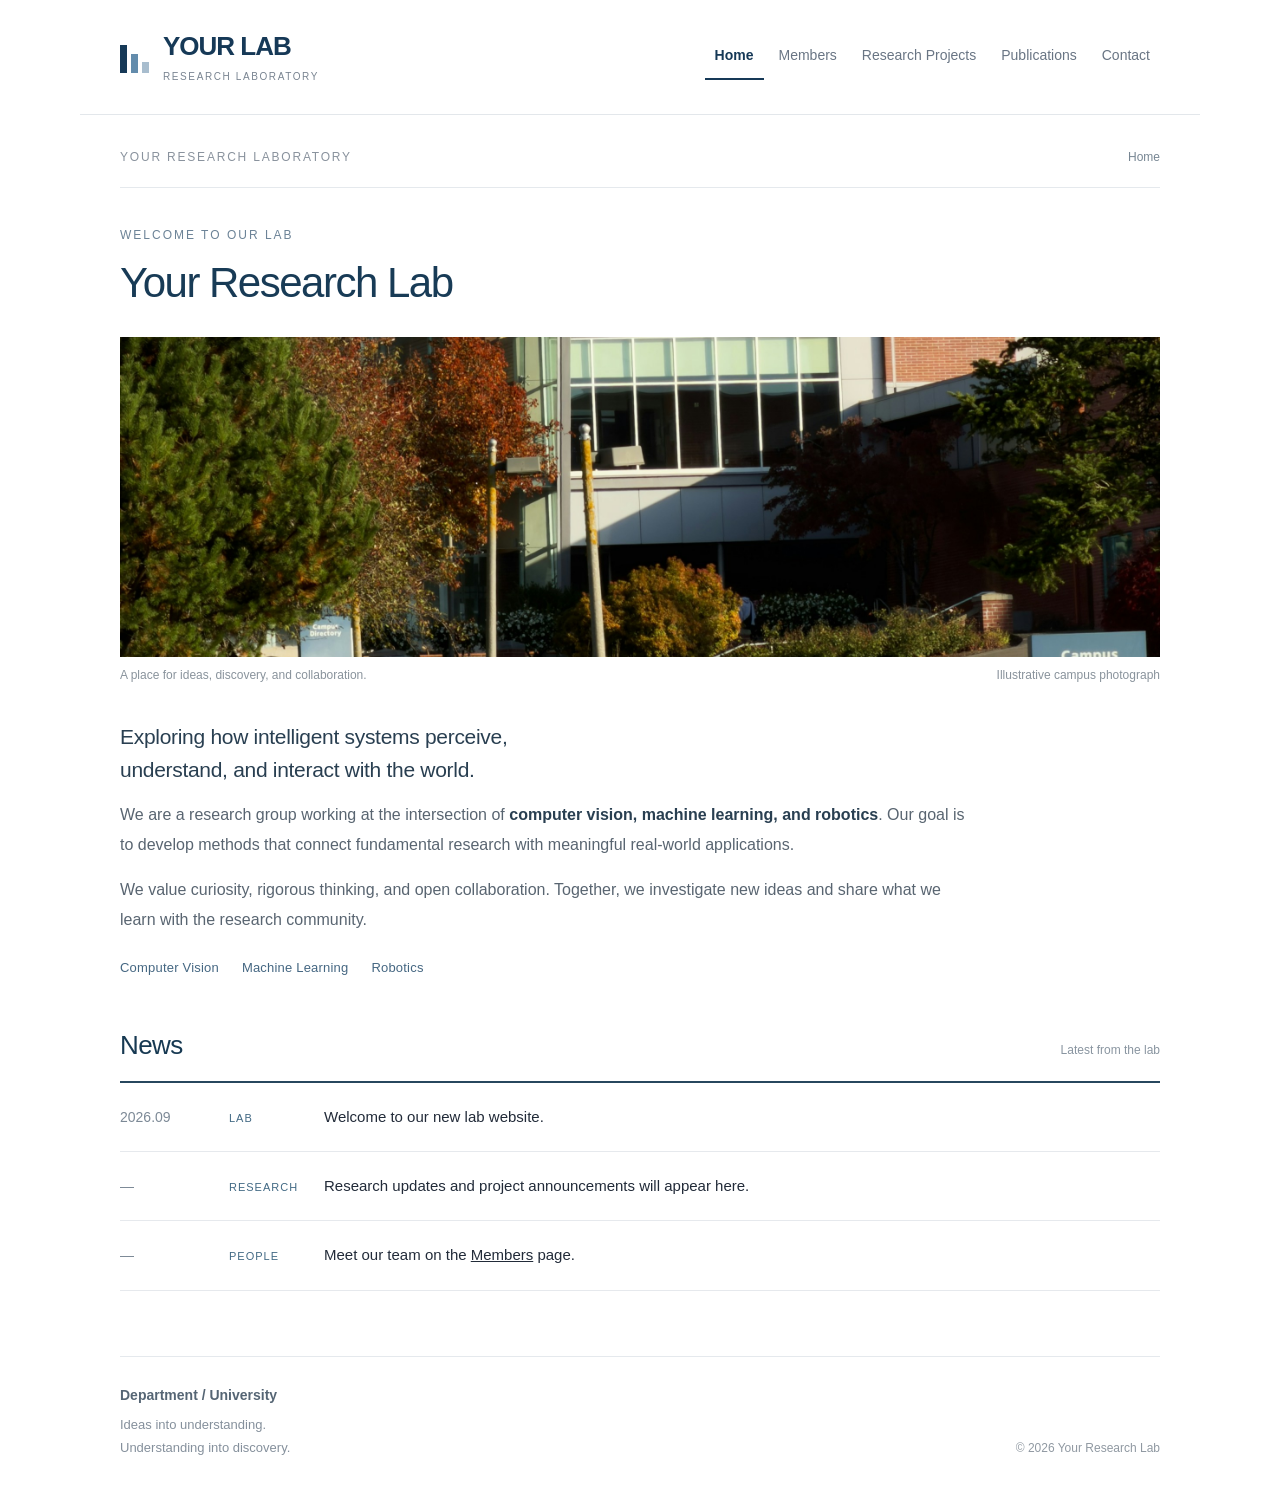
==== index.html @ 28b69c9b "Add research lab website with top navigation and footer Add Home, Members, Research Projects, Public" ====
<!doctype html><html lang="en">
<head>
<meta charset="utf-8">
<meta name="viewport" content="width=device-width,initial-scale=1"><title>Home | Your Research Lab</title>
<meta name="description" content="Your Research Lab — people, research projects, publications, and news.">
<link rel="stylesheet" href="style.css">
<link rel="icon" type="image/svg+xml" href="data:image/svg+xml,%3Csvg xmlns='http://www.w3.org/2000/svg' viewBox='0 0 32 32'%3E%3Crect width='32' height='32' rx='4' fill='%23163957'/%3E%3Cpath d='M8 7v18h16v-4H12V7z' fill='white'/%3E%3C/svg%3E"></head>

<body><a class="skip" href="#main">Skip to content</a>
<header class="site-header"><a class="brand" href="index.html">
<div class="mark" aria-hidden="true"><i></i><i></i><i></i></div>
<span class="brand-text">YOUR LAB<small>RESEARCH LABORATORY</small></span></a>
<button class="menu" aria-expanded="false" aria-controls="navigation">Menu</button>

<nav id="navigation" aria-label="Main navigation"><a href="index.html" class="active" aria-current="page">Home</a><a href="members.html">Members</a><a href="research.html">Research Projects</a><a href="publications.html">Publications</a><a href="contact.html">Contact</a></nav>
</header>

<main class="main" id="main">
<div class="topline"><span>YOUR RESEARCH LABORATORY</span><span>Home</span></div>

<p class="eyebrow">Welcome to our lab</p>

<h1>Your Research Lab</h1>

<figure class="hero"><img src="campus.jpg" alt="Sunlit university architecture surrounded by trees">
<figcaption><span>A place for ideas, discovery, and collaboration.</span><span>Illustrative campus photograph</span></figcaption>
</figure>

<section class="intro">
<p class="lead">Exploring how intelligent systems perceive,<br>understand, and interact with the world.</p>

<p>We are a research group working at the intersection of <strong>computer vision, machine learning, and robotics</strong>. Our goal is to develop methods that connect fundamental research with meaningful real-world applications.</p>

<p>We value curiosity, rigorous thinking, and open collaboration. Together, we investigate new ideas and share what we learn with the research community.</p>
</section>

<div class="topicline"><span>Computer Vision</span><span>Machine Learning</span><span>Robotics</span></div>

<section>
<div class="section-head">
<h2>News</h2>
<span>Latest from the lab</span></div>

<div class="newsrow"><span class="date">2026.09</span><span class="tag">LAB</span>
<p>Welcome to our new lab website.</p>
</div>

<div class="newsrow"><span class="date">—</span><span class="tag">RESEARCH</span>
<p>Research updates and project announcements will appear here.</p>
</div>

<div class="newsrow"><span class="date">—</span><span class="tag">PEOPLE</span>
<p>Meet our team on the <a href="members.html">Members</a> page.</p>
</div>
</section>
</main>

<footer class="footer">
<div class="footer-affiliation"><b>Department / University</b>
<p>Ideas into understanding.<br>Understanding into discovery.</p>
</div>
<span>© 2026 Your Research Lab</span></footer>

<script src="main.js"></script>
</body></html>
---- style.css ----
* {
  box-sizing:border-box;
}
html {
  scroll-behavior:smooth;
}
body {
  min-height:100vh;
  display:flex;
  flex-direction:column;
  margin:0;
  background:#fff;
  color:#222b39;
  font-family:Arial,"Noto Sans KR",sans-serif;
  font-size:16px;
  line-height:1.75;
}
a {
  color:inherit;
}
a:focus-visible,button:focus-visible {
  outline:3px solid #4d86c8;
  outline-offset:5px;
}
.skip {
  position:fixed;
  top:-60px;
  left:20px;
  background:white;
  z-index:9;
}
.skip:focus {
  top:10px;
}
.site-header {
  position:relative;
  display:flex;
  align-items:center;
  justify-content:space-between;
  gap:24px;
  width:100%;
  max-width:1120px;
  margin:0 auto;
  padding:32px 40px;
  border-bottom:1px solid #e3e7eb;
  background:#fff;
}
.brand {
  display:flex;
  align-items:center;
  gap:14px;
  flex-shrink:0;
  text-decoration:none;
  font-size:26px;
  letter-spacing:-1px;
  font-weight:750;
  line-height:1.1;
  color:#163957;
}
.brand small {
  display:block;
  font-size:10px;
  letter-spacing:1.6px;
  font-weight:500;
  color:#798491;
  margin-top:10px;
}
.mark {
  display:flex;
  gap:4px;
  align-items:flex-end;
  height:32px;
}
.mark i {
  background:#163957;
  width:7px;
  height:28px;
}
.mark i:nth-child(2) {
  height:19px;
  background:#638cac;
}
.mark i:nth-child(3) {
  height:11px;
  background:#a8bdce;
}
nav {
  display:flex;
  align-items:center;
  justify-content:flex-end;
  flex-wrap:wrap;
  gap:5px;
  margin:0;
}
nav a {
  text-decoration:none;
  color:#697584;
  padding:12px 10px;
  border-bottom:2px solid transparent;
  font-size:14px;
  line-height:1.5;
  white-space:nowrap;
}
nav a:hover {
  color:#163957;
  background:#eff3f7;
}
nav a.active {
  color:#163957;
  border-color:#163957;
  font-weight:600;
}
.main {
  flex:1;
  width:100%;
  max-width:1120px;
  margin:0 auto;
  padding:32px 40px 0;
}
.topline {
  display:flex;
  justify-content:space-between;
  align-items:center;
  padding-bottom:19px;
  border-bottom:1px solid #e5e9ed;
  font-size:12px;
  letter-spacing:1.8px;
  color:#89929d;
}
.topline span:last-child {
  letter-spacing:0;
  color:#778693;
}
.eyebrow {
  color:#6c8397;
  font-size:12px;
  letter-spacing:2px;
  text-transform:uppercase;
  margin:37px 0 12px;
}
h1 {
  font-weight:500;
  font-size:42px;
  line-height:1.18;
  letter-spacing:-1.5px;
  margin:0 0 30px;
  color:#183b56;
}
h2 {
  font-size:26px;
  font-weight:500;
  letter-spacing:-.6px;
  margin:0 0 20px;
  color:#173952;
}
h3 {
  font-size:19px;
  font-weight:600;
  color:#213e54;
  margin:0 0 8px;
}
p {
  margin:0 0 16px;
}
.hero {
  margin:0 0 35px;
}
.hero img {
  display:block;
  width:100%;
  height:320px;
  object-fit:cover;
  object-position:center 55%;
  background:#e9eef1;
}
.hero figcaption {
  font-size:12px;
  color:#89939c;
  display:flex;
  justify-content:space-between;
  gap:15px;
  padding-top:8px;
}
.intro {
  max-width:860px;
  color:#596571;
  line-height:1.85;
}
.intro strong {
  color:#293f51;
  font-weight:600;
}
.intro .lead {
  font-size:21px;
  line-height:1.55;
  color:#293f51;
  letter-spacing:-.3px;
  margin-bottom:14px;
}
.topicline {
  display:flex;
  gap:23px;
  flex-wrap:wrap;
  color:#456782;
  font-size:13px;
  letter-spacing:.2px;
  margin:22px 0 44px;
}
.section-head {
  display:flex;
  align-items:baseline;
  justify-content:space-between;
  border-bottom:2px solid #27475e;
}
.section-head h2 {
  margin-bottom:12px;
}
.section-head span {
  font-size:12px;
  color:#8995a0;
}
.newsrow {
  display:grid;
  grid-template-columns:90px 76px 1fr;
  gap:19px;
  padding:21px 0;
  border-bottom:1px solid #e6e9ed;
  align-items:baseline;
  font-size:15px;
}
.date {
  color:#7c8996;
  font-size:14px;
  font-variant-numeric:tabular-nums;
}
.tag {
  font-size:11px;
  letter-spacing:1px;
  color:#426984;
}
.newsrow p {
  margin:0;
}
.footer {
  width:calc(100% - 80px);
  max-width:1040px;
  border-top:1px solid #e5e9ed;
  display:flex;
  align-items:flex-end;
  justify-content:space-between;
  gap:24px;
  margin:65px auto 0;
  padding:27px 0 30px;
  font-size:12px;
  color:#9099a2;
}
.footer-affiliation {
  font-size:13px;
  line-height:1.7;
  color:#85909c;
}
.footer-affiliation b {
  display:block;
  font-size:14px;
  color:#556574;
  font-weight:600;
  margin-bottom:7px;
}
.footer-affiliation p {
  margin:0;
}
.description {
  max-width:740px;
  color:#667482;
  margin-bottom:38px;
}
.group {
  margin-top:40px;
}
.person {
  display:flex;
  align-items:center;
  gap:26px;
  padding:26px 0;
  border-bottom:1px solid #e6e9ed;
}
.portrait {
  width:100px;
  height:118px;
  display:grid;
  place-items:center;
  background:#edf1f4;
  font-size:24px;
  color:#8e9eab;
  flex:none;
}
.person p {
  color:#77838d;
  font-size:14px;
  margin:4px 0;
}
.grid {
  display:grid;
  grid-template-columns:1fr 1fr;
  gap:26px;
}
.project {
  border-top:2px solid #35566f;
  padding:23px 0 20px;
}
.number {
  color:#8d9ba6;
  font-size:12px;
  letter-spacing:2px;
  margin-bottom:20px;
}
.project p {
  color:#6c7985;
}
.project small {
  color:#4c728c;
  font-size:13px;
}
.publication {
  padding:27px 0;
  border-bottom:1px solid #e1e6eb;
}
.publication p {
  color:#74808b;
  margin:4px 0;
  font-size:15px;
}
.publication em {
  color:#4e7089;
  font-style:normal;
  font-size:14px;
}
.contact-grid {
  display:grid;
  grid-template-columns:1fr 1fr;
  gap:48px;
  margin-top:45px;
}
.contact-item {
  border-top:1px solid #dce3e8;
  padding:22px 0;
}
.contact-item h3 {
  font-size:13px;
  text-transform:uppercase;
  letter-spacing:1.4px;
  color:#7b8b98;
}
.contact-item p {
  color:#42596c;
}
.note {
  font-size:13px;
  color:#8b97a2;
  margin-top:28px;
}
button.menu {
  display:none;
}
@media(max-width:1000px) {
  .site-header {
    gap:16px;
    padding:28px 30px;
  }
  .brand {
    font-size:23px;
    gap:10px;
  }
  .brand small {
    font-size:9px;
    letter-spacing:1.1px;
  }
  nav {
    gap:0;
  }
  nav a {
    padding:10px 8px;
    font-size:14px;
  }
  .main {
    padding:30px 30px 0;
  }
  .footer {
    width:calc(100% - 60px);
  }
  .hero img {
    height:300px;
  }
  h1 {
    font-size:36px;
  }
}
@media(max-width:760px) {
  .site-header {
    display:block;
    padding:24px;
  }
  .brand {
    font-size:22px;
    width:max-content;
  }
  .brand small {
    font-size:10px;
    margin-top:8px;
  }
  .mark {
    height:27px;
  }
  button.menu {
    display:block;
    position:absolute;
    right:24px;
    top:28px;
    border:1px solid #cbd5dd;
    background:transparent;
    color:#294e69;
    padding:7px 12px;
    font-size:14px;
  }
  nav {
    display:none;
    margin-top:22px;
    align-items:stretch;
    gap:3px;
  }
  nav.open {
    display:flex;
    flex-direction:column;
  }
  nav a {
    padding:10px 12px;
    border-bottom:0;
    border-left:2px solid transparent;
  }
  nav a.active {
    background:#eaf0f5;
  }
  .main {
    margin:0;
    padding:26px 24px 0;
  }
  .topline {
    font-size:10px;
  }
  .topline span:last-child {
    display:none;
  }
  .eyebrow {
    margin-top:26px;
  }
  h1 {
    font-size:32px;
    margin-bottom:24px;
  }
  .hero img {
    height:220px;
  }
  .hero figcaption {
    font-size:10px;
  }
  .intro .lead {
    font-size:19px;
  }
  .topicline {
    gap:10px 18px;
    margin-bottom:34px;
  }
  .newsrow {
    grid-template-columns:76px 1fr;
    gap:7px 15px;
  }
  .newsrow .tag {
    grid-column:2;
  }
  .newsrow p {
    grid-column:2;
  }
  .grid,.contact-grid {
    grid-template-columns:1fr;
    gap:20px;
  }
  .footer {
    width:calc(100% - 48px);
    flex-direction:column;
    align-items:flex-start;
    gap:22px;
    margin-top:45px;
    padding-bottom:24px;
  }
  .portrait {
    width:80px;
    height:100px;
  }
}
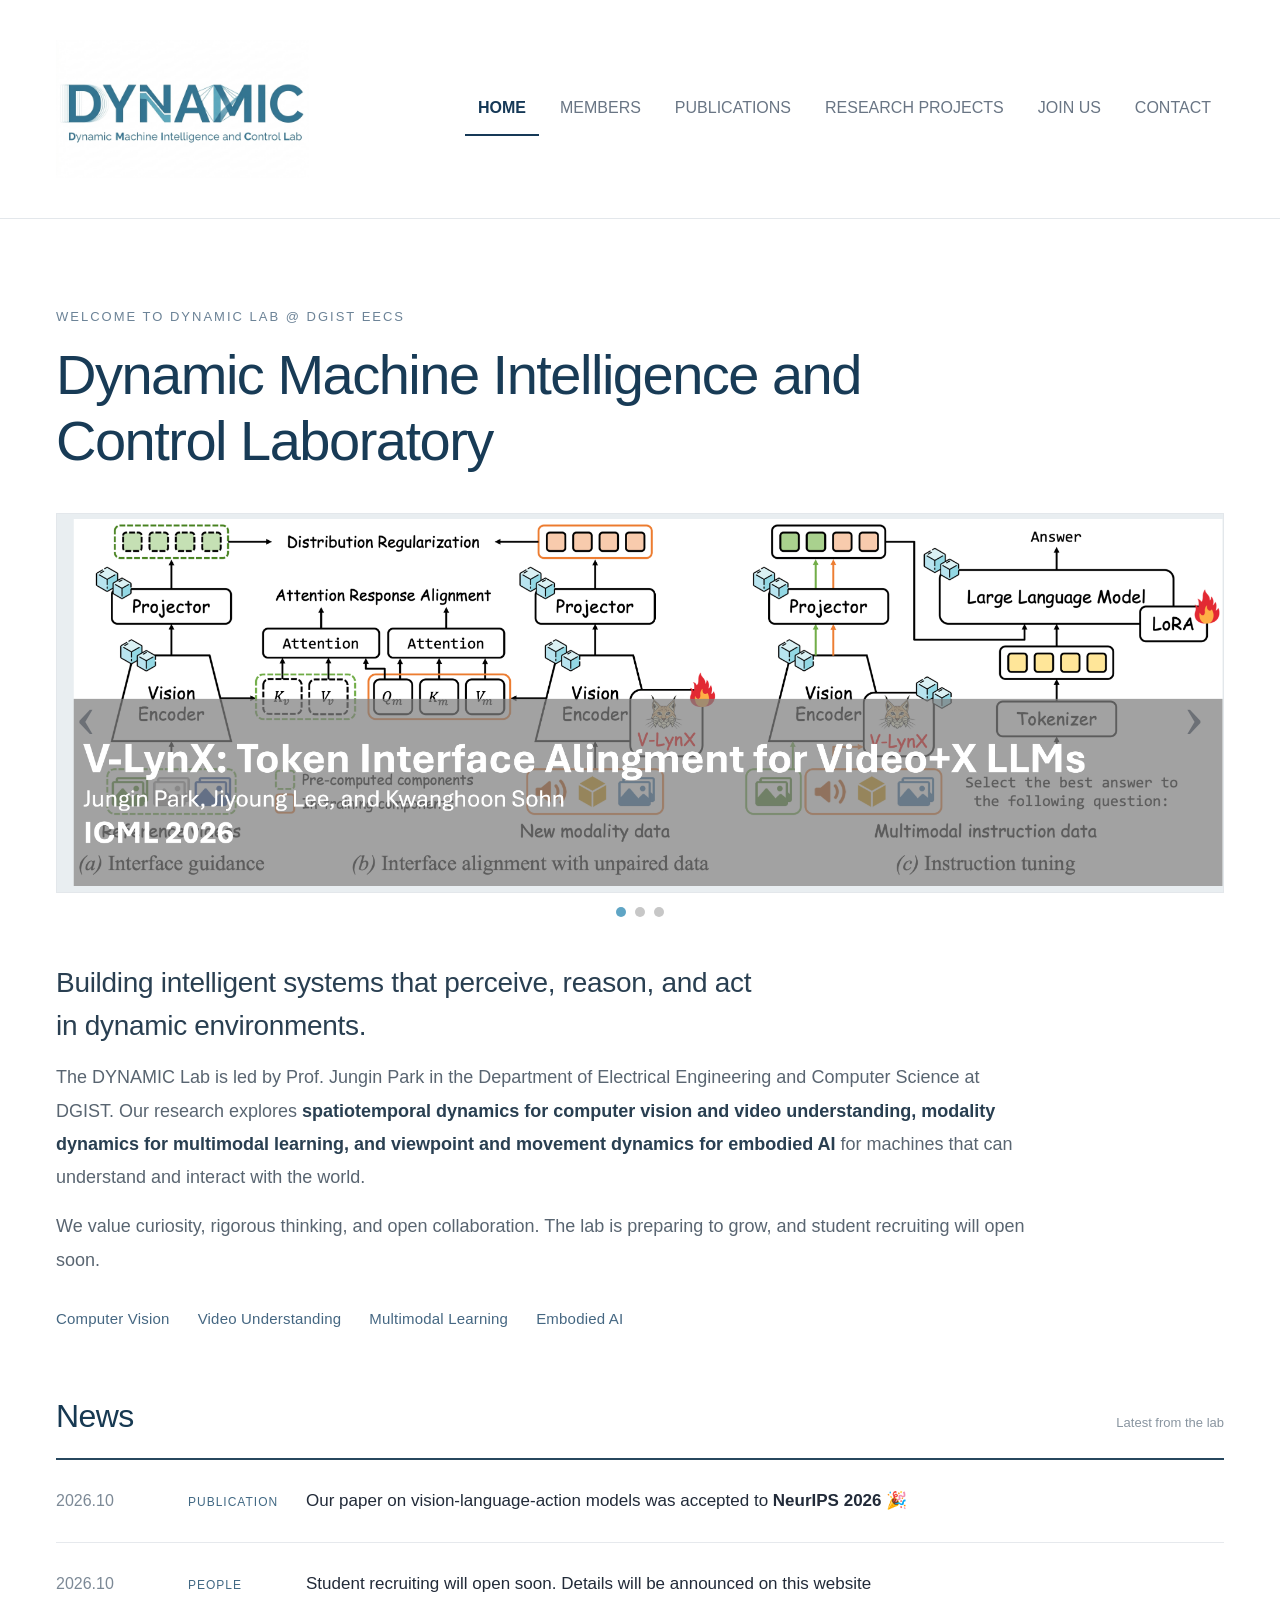
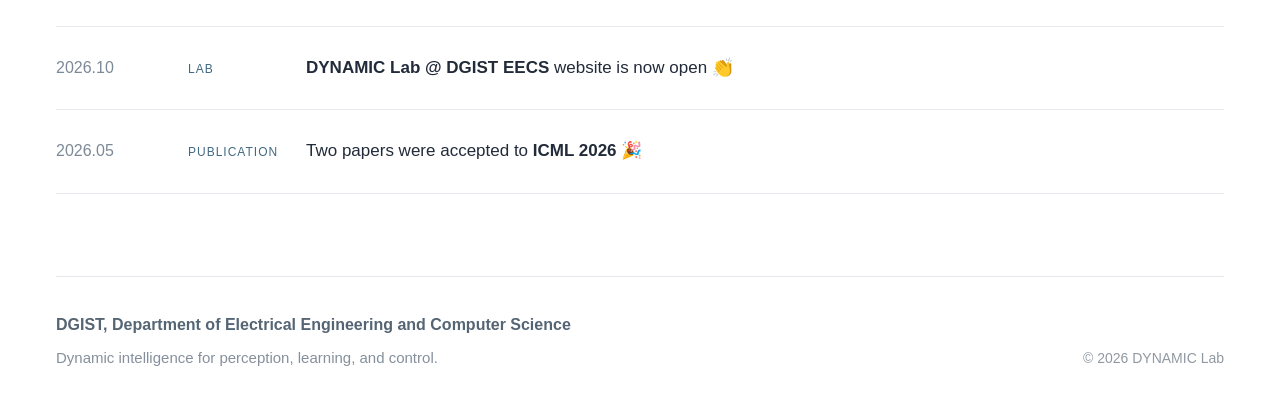
==== commit e603a692: "Save latest lab homepage status" ====
--- a/index.html
+++ b/index.html
@@ -1,65 +1,82 @@
 <!doctype html><html lang="en">
 <head>
 <meta charset="utf-8">
-<meta name="viewport" content="width=device-width,initial-scale=1"><title>Home | Your Research Lab</title>
-<meta name="description" content="Your Research Lab — people, research projects, publications, and news.">
+<meta name="viewport" content="width=device-width,initial-scale=1"><title>Home | DYNAMIC Lab</title>
+<meta name="description" content="DYNAMIC Lab at DGIST — dynamic machine intelligence, control, computer vision, and multimodal learning.">
 <link rel="stylesheet" href="style.css">
 <link rel="icon" type="image/svg+xml" href="data:image/svg+xml,%3Csvg xmlns='http://www.w3.org/2000/svg' viewBox='0 0 32 32'%3E%3Crect width='32' height='32' rx='4' fill='%23163957'/%3E%3Cpath d='M8 7v18h16v-4H12V7z' fill='white'/%3E%3C/svg%3E"></head>
 
 <body><a class="skip" href="#main">Skip to content</a>
-<header class="site-header"><a class="brand" href="index.html">
-<div class="mark" aria-hidden="true"><i></i><i></i><i></i></div>
-<span class="brand-text">YOUR LAB<small>RESEARCH LABORATORY</small></span></a>
-<button class="menu" aria-expanded="false" aria-controls="navigation">Menu</button>
+<header class="site-header"><a class="brand" href="index.html" aria-label="DYNAmic Machine Intelligence and Contol Laboratory home">
+<img class="brand-logo" src="logo.png" alt="DYNAmic Machine Intelligence and Contol Laboratory logo"></a>
+<button class="menu" aria-expanded="false" aria-controls="navigation">MENU</button>
 
-<nav id="navigation" aria-label="Main navigation"><a href="index.html" class="active" aria-current="page">Home</a><a href="members.html">Members</a><a href="research.html">Research Projects</a><a href="publications.html">Publications</a><a href="contact.html">Contact</a></nav>
+<nav id="navigation" aria-label="Main navigation"><a href="index.html" class="active" aria-current="page">HOME</a><a href="members.html">MEMBERS</a><a href="publications.html">PUBLICATIONS</a><a href="research.html">RESEARCH PROJECTS</a><a href="join.html">JOIN US</a><a href="contact.html">CONTACT</a></nav>
 </header>
 
 <main class="main" id="main">
-<div class="topline"><span>YOUR RESEARCH LABORATORY</span><span>Home</span></div>
+<!-- <div class="topline"><span>DGIST EECS</span><span>Home</span></div> -->
 
-<p class="eyebrow">Welcome to our lab</p>
+<p class="eyebrow">Welcome to DYNAMIC lab @ DGIST EECS</p>
 
-<h1>Your Research Lab</h1>
+<h1>Dynamic Machine Intelligence and <br> Control Laboratory</h1>
 
-<figure class="hero"><img src="campus.jpg" alt="Sunlit university architecture surrounded by trees">
-<figcaption><span>A place for ideas, discovery, and collaboration.</span><span>Illustrative campus photograph</span></figcaption>
+<figure class="hero">
+<div class="hero-carousel" aria-label="DYNAMIC Lab overview slides">
+<div class="hero-track">
+<img class="active" src="main_assets/01.png" alt="DYNAMIC Lab overview slide 1">
+<img src="main_assets/02.png" alt="DYNAMIC Lab overview slide 2">
+<img src="main_assets/03.png" alt="DYNAMIC Lab overview slide 3">
+</div>
+<button class="carousel-control prev" type="button" aria-label="Previous slide">‹</button>
+<button class="carousel-control next" type="button" aria-label="Next slide">›</button>
+<div class="carousel-dots" aria-label="Select slide">
+<button class="active" type="button" aria-label="Show slide 1" aria-current="true"></button>
+<button type="button" aria-label="Show slide 2"></button>
+<button type="button" aria-label="Show slide 3"></button>
+</div>
+</div>
+<!-- <figcaption><span>Dynamic intelligence, perception, and control for real-world systems.</span></figcaption> -->
 </figure>
 
 <section class="intro">
-<p class="lead">Exploring how intelligent systems perceive,<br>understand, and interact with the world.</p>
+<p class="lead">Building intelligent systems that perceive, reason, and act <br> in dynamic environments.</p>
 
-<p>We are a research group working at the intersection of <strong>computer vision, machine learning, and robotics</strong>. Our goal is to develop methods that connect fundamental research with meaningful real-world applications.</p>
+<p>The DYNAMIC Lab is led by Prof. Jungin Park in the Department of Electrical Engineering and Computer Science at DGIST. Our research explores <strong>spatiotemporal dynamics for computer vision and video understanding, modality dynamics for multimodal learning, and viewpoint and movement dynamics for embodied AI</strong> for machines that can understand and interact with the world.</p>
 
-<p>We value curiosity, rigorous thinking, and open collaboration. Together, we investigate new ideas and share what we learn with the research community.</p>
+<p>We value curiosity, rigorous thinking, and open collaboration. The lab is preparing to grow, and student recruiting will open soon.</p>
 </section>
 
-<div class="topicline"><span>Computer Vision</span><span>Machine Learning</span><span>Robotics</span></div>
+<div class="topicline"><span>Computer Vision</span><span>Video Understanding</span><span>Multimodal Learning</span><span>Embodied AI</span></div>
 
 <section>
 <div class="section-head">
 <h2>News</h2>
 <span>Latest from the lab</span></div>
 
-<div class="newsrow"><span class="date">2026.09</span><span class="tag">LAB</span>
-<p>Welcome to our new lab website.</p>
+<div class="newsrow"><span class="date">2026.10</span><span class="tag">PUBLICATION</span>
+<p>Our paper on vision-language-action models was accepted to <strong>NeurIPS 2026</strong> 🎉</p>
 </div>
 
-<div class="newsrow"><span class="date">—</span><span class="tag">RESEARCH</span>
-<p>Research updates and project announcements will appear here.</p>
+<div class="newsrow"><span class="date">2026.10</span><span class="tag">PEOPLE</span>
+<p>Student recruiting will open soon. Details will be announced on this website</p>
 </div>
 
-<div class="newsrow"><span class="date">—</span><span class="tag">PEOPLE</span>
-<p>Meet our team on the <a href="members.html">Members</a> page.</p>
+<div class="newsrow"><span class="date">2026.10</span><span class="tag">LAB</span>
+<p><strong>DYNAMIC Lab @ DGIST EECS</strong> website is now open 👏</p>
+</div>
+
+<div class="newsrow"><span class="date">2026.05</span><span class="tag">PUBLICATION</span>
+<p>Two papers were accepted to <strong>ICML 2026</strong> 🎉</p>
 </div>
 </section>
 </main>
 
 <footer class="footer">
-<div class="footer-affiliation"><b>Department / University</b>
-<p>Ideas into understanding.<br>Understanding into discovery.</p>
+<div class="footer-affiliation"><b>DGIST, Department of Electrical Engineering and Computer Science</b>
+<p>Dynamic intelligence for perception, learning, and control.</p>
 </div>
-<span>© 2026 Your Research Lab</span></footer>
+<span>© 2026 DYNAMIC Lab</span></footer>
 
-<script src="main.js"></script>
+<script src="main.js?v=20261005-carousel"></script>
 </body></html>
--- a/style.css
+++ b/style.css
@@ -12,8 +12,8 @@
   background:#fff;
   color:#222b39;
   font-family:Arial,"Noto Sans KR",sans-serif;
-  font-size:16px;
-  line-height:1.75;
+  font-size:18px;
+  line-height:1.8;
 }
 a {
   color:inherit;
@@ -37,25 +37,27 @@
   display:flex;
   align-items:center;
   justify-content:space-between;
-  gap:24px;
+  gap:32px;
   width:100%;
-  max-width:1120px;
+  max-width:1320px;
   margin:0 auto;
-  padding:32px 40px;
+  padding:40px 56px;
   border-bottom:1px solid #e3e7eb;
   background:#fff;
 }
 .brand {
   display:flex;
   align-items:center;
-  gap:14px;
   flex-shrink:0;
   text-decoration:none;
-  font-size:26px;
-  letter-spacing:-1px;
-  font-weight:750;
-  line-height:1.1;
   color:#163957;
+}
+.brand-logo {
+  display:block;
+  width:auto;
+  height:138px;
+  max-width:760px;
+  object-fit:contain;
 }
 .brand small {
   display:block;
@@ -89,17 +91,18 @@
   align-items:center;
   justify-content:flex-end;
   flex-wrap:wrap;
-  gap:5px;
+  gap:8px;
   margin:0;
 }
 nav a {
   text-decoration:none;
   color:#697584;
-  padding:12px 10px;
+  padding:14px 13px;
   border-bottom:2px solid transparent;
-  font-size:14px;
+  font-size:16px;
   line-height:1.5;
   white-space:nowrap;
+  text-transform:uppercase;
 }
 nav a:hover {
   color:#163957;
@@ -113,9 +116,9 @@
 .main {
   flex:1;
   width:100%;
-  max-width:1120px;
+  max-width:1320px;
   margin:0 auto;
-  padding:32px 40px 0;
+  padding:42px 56px 0;
 }
 .topline {
   display:flex;
@@ -123,7 +126,7 @@
   align-items:center;
   padding-bottom:19px;
   border-bottom:1px solid #e5e9ed;
-  font-size:12px;
+  font-size:13px;
   letter-spacing:1.8px;
   color:#89929d;
 }
@@ -133,28 +136,28 @@
 }
 .eyebrow {
   color:#6c8397;
-  font-size:12px;
+  font-size:13px;
   letter-spacing:2px;
   text-transform:uppercase;
-  margin:37px 0 12px;
+  margin:44px 0 14px;
 }
 h1 {
   font-weight:500;
-  font-size:42px;
+  font-size:56px;
   line-height:1.18;
   letter-spacing:-1.5px;
-  margin:0 0 30px;
+  margin:0 0 38px;
   color:#183b56;
 }
 h2 {
-  font-size:26px;
+  font-size:32px;
   font-weight:500;
   letter-spacing:-.6px;
   margin:0 0 20px;
   color:#173952;
 }
 h3 {
-  font-size:19px;
+  font-size:22px;
   font-weight:600;
   color:#213e54;
   margin:0 0 8px;
@@ -163,18 +166,76 @@
   margin:0 0 16px;
 }
 .hero {
-  margin:0 0 35px;
-}
-.hero img {
+  margin:0 0 44px;
+}
+.hero-carousel {
+  position:relative;
+}
+.hero-track {
+  position:relative;
+  overflow:hidden;
+  aspect-ratio:3987 / 1297;
+  border:1px solid #e3e7eb;
+  background:#e9eef1;
+}
+.hero-track img {
   display:block;
   width:100%;
-  height:320px;
-  object-fit:cover;
-  object-position:center 55%;
-  background:#e9eef1;
+  height:100%;
+  object-fit:contain;
+}
+.hero-track img:not(.active) {
+  display:none;
+}
+.carousel-control {
+  position:absolute;
+  z-index:2;
+  top:50%;
+  transform:translateY(-50%);
+  width:44px;
+  height:80px;
+  border:0;
+  background:transparent;
+  color:rgba(34,43,57,.42);
+  padding:0;
+  font-size:64px;
+  font-family:Georgia,"Times New Roman",serif;
+  font-weight:400;
+  line-height:1;
+  cursor:pointer;
+  opacity:1;
+}
+.carousel-control:hover {
+  color:rgba(34,43,57,.72);
+}
+.carousel-control.prev {
+  left:8px;
+}
+.carousel-control.next {
+  right:8px;
+}
+.carousel-dots {
+  display:flex;
+  position:relative;
+  z-index:2;
+  justify-content:center;
+  gap:9px;
+  margin-top:14px;
+}
+.carousel-dots button {
+  width:10px;
+  height:10px;
+  padding:0;
+  border:0;
+  border-radius:50%;
+  background:#c7c7c7;
+  cursor:pointer;
+}
+.carousel-dots button.active {
+  background:#5fa5c5;
 }
 .hero figcaption {
-  font-size:12px;
+  font-size:13px;
   color:#89939c;
   display:flex;
   justify-content:space-between;
@@ -182,7 +243,7 @@
   padding-top:8px;
 }
 .intro {
-  max-width:860px;
+  max-width:980px;
   color:#596571;
   line-height:1.85;
 }
@@ -191,7 +252,7 @@
   font-weight:600;
 }
 .intro .lead {
-  font-size:21px;
+  font-size:28px;
   line-height:1.55;
   color:#293f51;
   letter-spacing:-.3px;
@@ -199,12 +260,12 @@
 }
 .topicline {
   display:flex;
-  gap:23px;
+  gap:28px;
   flex-wrap:wrap;
   color:#456782;
-  font-size:13px;
+  font-size:15px;
   letter-spacing:.2px;
-  margin:22px 0 44px;
+  margin:28px 0 56px;
 }
 .section-head {
   display:flex;
@@ -216,25 +277,25 @@
   margin-bottom:12px;
 }
 .section-head span {
-  font-size:12px;
+  font-size:13px;
   color:#8995a0;
 }
 .newsrow {
   display:grid;
-  grid-template-columns:90px 76px 1fr;
-  gap:19px;
-  padding:21px 0;
+  grid-template-columns:108px 94px 1fr;
+  gap:24px;
+  padding:26px 0;
   border-bottom:1px solid #e6e9ed;
   align-items:baseline;
-  font-size:15px;
+  font-size:17px;
 }
 .date {
   color:#7c8996;
-  font-size:14px;
+  font-size:16px;
   font-variant-numeric:tabular-nums;
 }
 .tag {
-  font-size:11px;
+  font-size:12px;
   letter-spacing:1px;
   color:#426984;
 }
@@ -242,26 +303,26 @@
   margin:0;
 }
 .footer {
-  width:calc(100% - 80px);
-  max-width:1040px;
+  width:calc(100% - 112px);
+  max-width:1208px;
   border-top:1px solid #e5e9ed;
   display:flex;
   align-items:flex-end;
   justify-content:space-between;
   gap:24px;
-  margin:65px auto 0;
-  padding:27px 0 30px;
-  font-size:12px;
+  margin:82px auto 0;
+  padding:34px 0 38px;
+  font-size:14px;
   color:#9099a2;
 }
 .footer-affiliation {
-  font-size:13px;
+  font-size:15px;
   line-height:1.7;
   color:#85909c;
 }
 .footer-affiliation b {
   display:block;
-  font-size:14px;
+  font-size:16px;
   color:#556574;
   font-weight:600;
   margin-bottom:7px;
@@ -270,47 +331,54 @@
   margin:0;
 }
 .description {
-  max-width:740px;
+  max-width:880px;
   color:#667482;
-  margin-bottom:38px;
+  margin-bottom:48px;
 }
 .group {
-  margin-top:40px;
+  margin-top:52px;
 }
 .person {
   display:flex;
   align-items:center;
-  gap:26px;
-  padding:26px 0;
+  gap:40px;
+  padding:34px 0;
   border-bottom:1px solid #e6e9ed;
 }
 .portrait {
-  width:100px;
-  height:118px;
+  width:220px;
+  height:282px;
   display:grid;
   place-items:center;
   background:#edf1f4;
   font-size:24px;
   color:#8e9eab;
   flex:none;
+  overflow:hidden;
+}
+.portrait img {
+  display:block;
+  width:100%;
+  height:100%;
+  object-fit:cover;
 }
 .person p {
   color:#77838d;
-  font-size:14px;
+  font-size:16px;
   margin:4px 0;
 }
 .grid {
   display:grid;
   grid-template-columns:1fr 1fr;
-  gap:26px;
+  gap:40px;
 }
 .project {
   border-top:2px solid #35566f;
-  padding:23px 0 20px;
+  padding:30px 0 26px;
 }
 .number {
   color:#8d9ba6;
-  font-size:12px;
+  font-size:13px;
   letter-spacing:2px;
   margin-bottom:20px;
 }
@@ -319,34 +387,41 @@
 }
 .project small {
   color:#4c728c;
-  font-size:13px;
+  font-size:15px;
 }
 .publication {
-  padding:27px 0;
+  padding:32px 0;
   border-bottom:1px solid #e1e6eb;
+}
+.pub-index {
+  color:#4e7089;
+  font-weight:700;
+  font-variant-numeric:tabular-nums;
+  margin-right:10px;
+  white-space:nowrap;
 }
 .publication p {
   color:#74808b;
   margin:4px 0;
-  font-size:15px;
+  font-size:17px;
 }
 .publication em {
   color:#4e7089;
   font-style:normal;
-  font-size:14px;
+  font-size:15px;
 }
 .contact-grid {
   display:grid;
   grid-template-columns:1fr 1fr;
-  gap:48px;
-  margin-top:45px;
+  gap:64px;
+  margin-top:56px;
 }
 .contact-item {
   border-top:1px solid #dce3e8;
-  padding:22px 0;
+  padding:28px 0;
 }
 .contact-item h3 {
-  font-size:13px;
+  font-size:14px;
   text-transform:uppercase;
   letter-spacing:1.4px;
   color:#7b8b98;
@@ -354,8 +429,27 @@
 .contact-item p {
   color:#42596c;
 }
+.map-section {
+  margin-top:32px;
+  border-top:1px solid #dce3e8;
+  padding-top:28px;
+}
+.map-section .section-head {
+  margin-bottom:22px;
+}
+.map-section p {
+  color:#42596c;
+  margin-bottom:20px;
+}
+.map-section iframe {
+  display:block;
+  width:100%;
+  height:420px;
+  border:0;
+  background:#e9eef1;
+}
 .note {
-  font-size:13px;
+  font-size:15px;
   color:#8b97a2;
   margin-top:28px;
 }
@@ -364,49 +458,61 @@
 }
 @media(max-width:1000px) {
   .site-header {
-    gap:16px;
-    padding:28px 30px;
+    gap:18px;
+    padding:32px 30px;
   }
   .brand {
-    font-size:23px;
-    gap:10px;
-  }
-  .brand small {
-    font-size:9px;
-    letter-spacing:1.1px;
+    max-width:430px;
+  }
+  .brand-logo {
+    height:92px;
+    max-width:430px;
   }
   nav {
     gap:0;
   }
   nav a {
-    padding:10px 8px;
-    font-size:14px;
+    padding:11px 8px;
+    font-size:15px;
   }
   .main {
-    padding:30px 30px 0;
+    padding:34px 30px 0;
   }
   .footer {
     width:calc(100% - 60px);
   }
-  .hero img {
-    height:300px;
+  .carousel-control {
+    width:38px;
+    height:68px;
+    font-size:54px;
   }
   h1 {
-    font-size:36px;
+    font-size:44px;
+  }
+  .intro .lead {
+    font-size:24px;
+  }
+  .portrait {
+    width:180px;
+    height:232px;
   }
 }
 @media(max-width:760px) {
+  body {
+    font-size:16px;
+    line-height:1.75;
+  }
   .site-header {
     display:block;
-    padding:24px;
+    padding:26px 24px;
   }
   .brand {
-    font-size:22px;
     width:max-content;
-  }
-  .brand small {
-    font-size:10px;
-    margin-top:8px;
+    max-width:calc(100% - 96px);
+  }
+  .brand-logo {
+    height:76px;
+    max-width:100%;
   }
   .mark {
     height:27px;
@@ -415,11 +521,11 @@
     display:block;
     position:absolute;
     right:24px;
-    top:28px;
+    top:34px;
     border:1px solid #cbd5dd;
     background:transparent;
     color:#294e69;
-    padding:7px 12px;
+    padding:8px 13px;
     font-size:14px;
   }
   nav {
@@ -433,7 +539,7 @@
     flex-direction:column;
   }
   nav a {
-    padding:10px 12px;
+    padding:12px 12px;
     border-bottom:0;
     border-left:2px solid transparent;
   }
@@ -442,7 +548,7 @@
   }
   .main {
     margin:0;
-    padding:26px 24px 0;
+    padding:30px 24px 0;
   }
   .topline {
     font-size:10px;
@@ -454,17 +560,29 @@
     margin-top:26px;
   }
   h1 {
-    font-size:32px;
-    margin-bottom:24px;
-  }
-  .hero img {
-    height:220px;
+    font-size:36px;
+    margin-bottom:28px;
+  }
+  .carousel-control {
+    width:30px;
+    height:52px;
+    font-size:42px;
+  }
+  .carousel-control.prev {
+    left:8px;
+  }
+  .carousel-control.next {
+    right:8px;
+  }
+  .carousel-dots {
+    gap:8px;
+    margin-top:12px;
   }
   .hero figcaption {
     font-size:10px;
   }
   .intro .lead {
-    font-size:19px;
+    font-size:21px;
   }
   .topicline {
     gap:10px 18px;
@@ -493,7 +611,7 @@
     padding-bottom:24px;
   }
   .portrait {
-    width:80px;
-    height:100px;
-  }
-}
+    width:150px;
+    height:192px;
+  }
+}
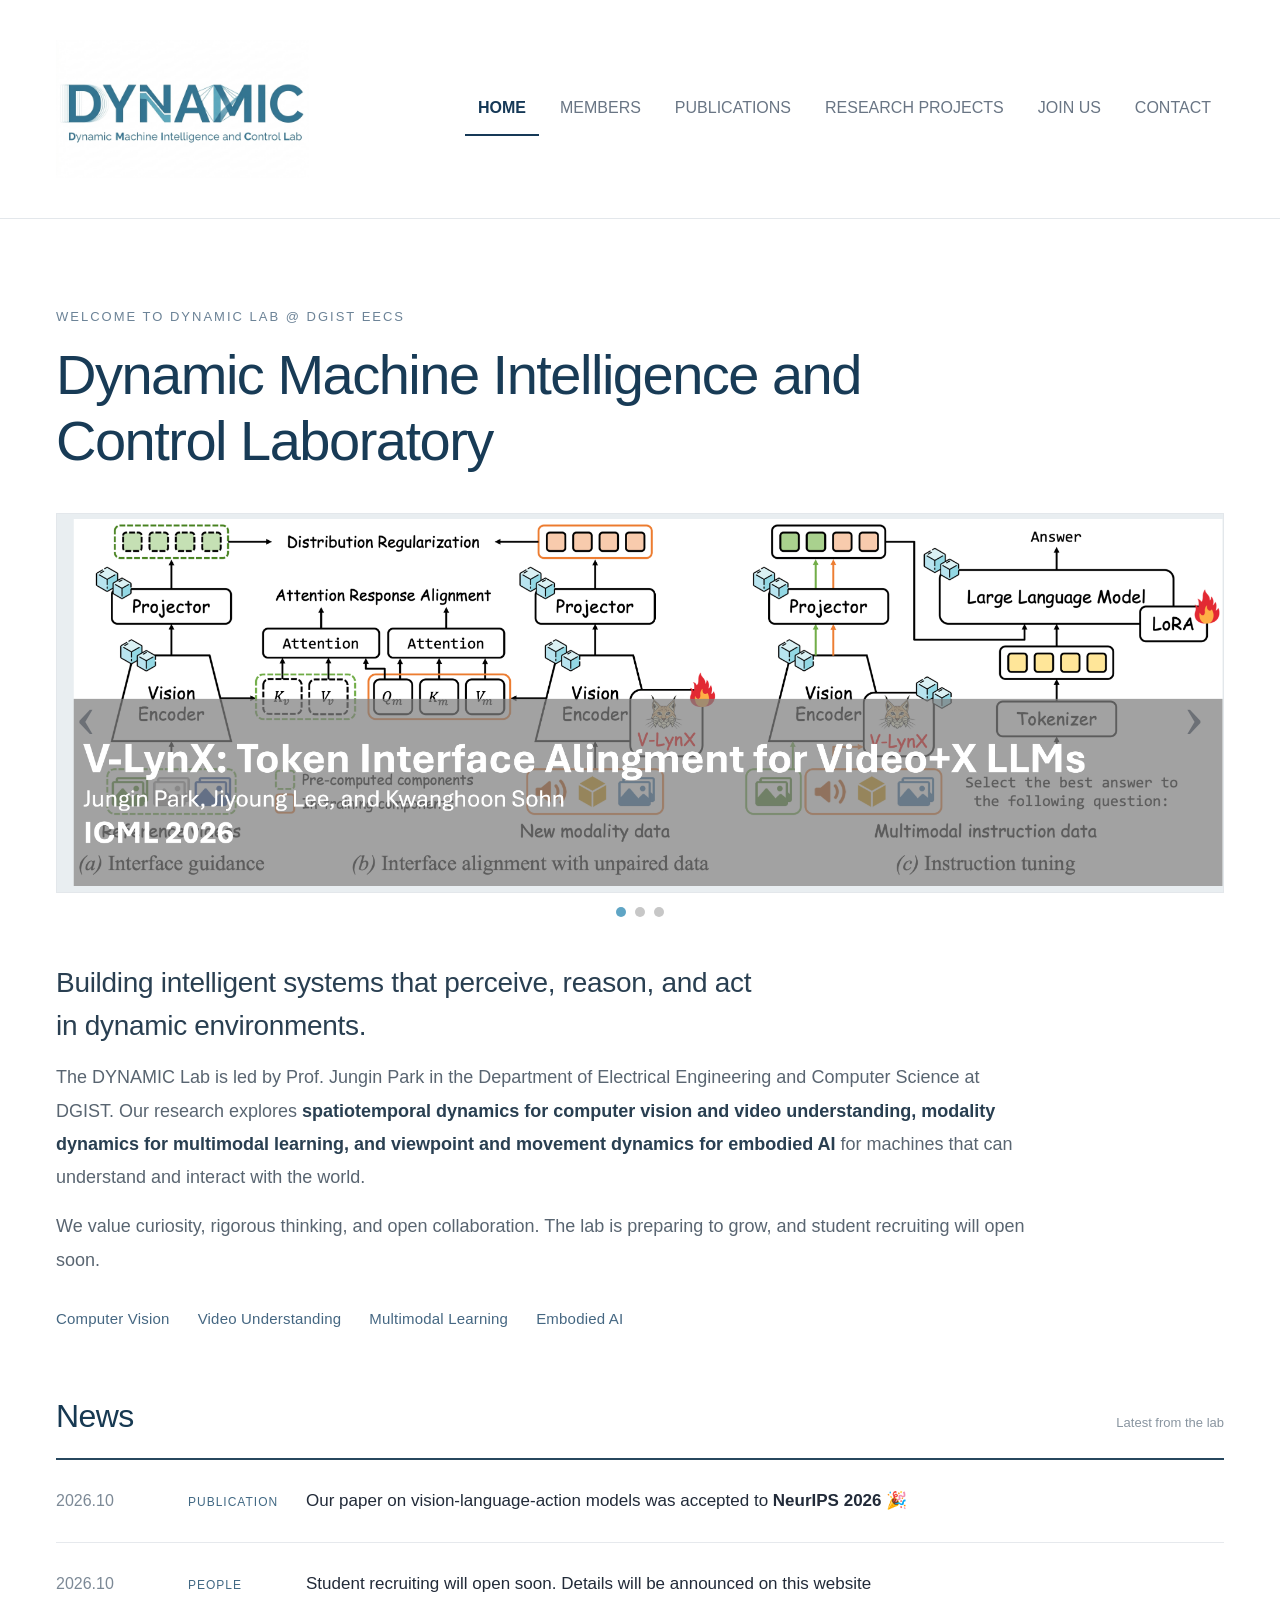
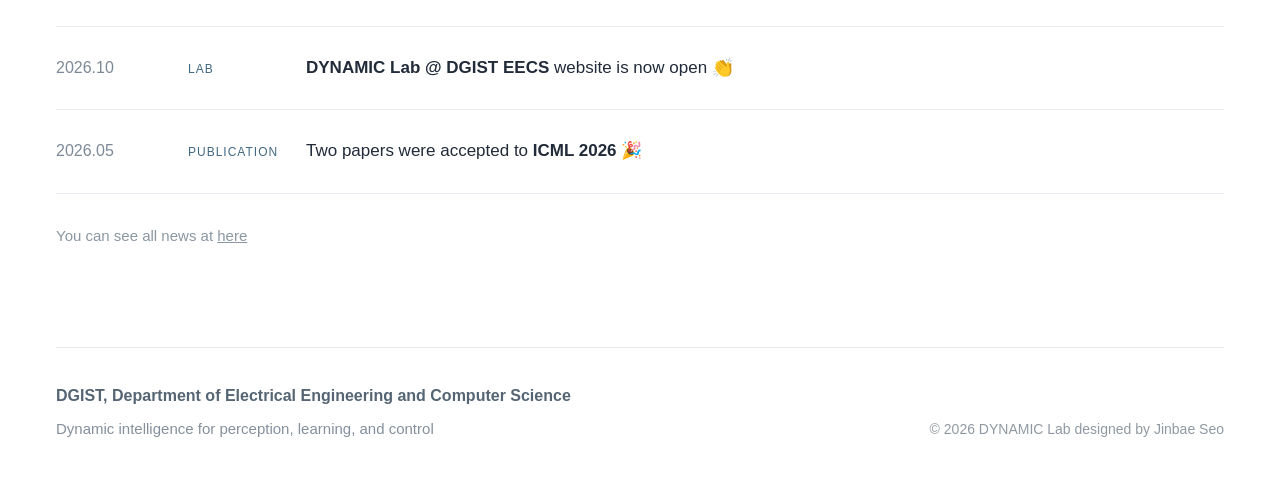
==== commit 4936400b: "Update lab website content and pages" ====
--- a/index.html
+++ b/index.html
@@ -3,7 +3,7 @@
 <meta charset="utf-8">
 <meta name="viewport" content="width=device-width,initial-scale=1"><title>Home | DYNAMIC Lab</title>
 <meta name="description" content="DYNAMIC Lab at DGIST — dynamic machine intelligence, control, computer vision, and multimodal learning.">
-<link rel="stylesheet" href="style.css">
+<link rel="stylesheet" href="style.css?v=20261005-profile-links">
 <link rel="icon" type="image/svg+xml" href="data:image/svg+xml,%3Csvg xmlns='http://www.w3.org/2000/svg' viewBox='0 0 32 32'%3E%3Crect width='32' height='32' rx='4' fill='%23163957'/%3E%3Cpath d='M8 7v18h16v-4H12V7z' fill='white'/%3E%3C/svg%3E"></head>
 
 <body><a class="skip" href="#main">Skip to content</a>
@@ -69,14 +69,16 @@
 <div class="newsrow"><span class="date">2026.05</span><span class="tag">PUBLICATION</span>
 <p>Two papers were accepted to <strong>ICML 2026</strong> 🎉</p>
 </div>
+
+<p class="note">You can see all news at <a href="news.html">here</a></p>
 </section>
 </main>
 
 <footer class="footer">
 <div class="footer-affiliation"><b>DGIST, Department of Electrical Engineering and Computer Science</b>
-<p>Dynamic intelligence for perception, learning, and control.</p>
+<p>Dynamic intelligence for perception, learning, and control</p>
 </div>
-<span>© 2026 DYNAMIC Lab</span></footer>
+<span>© 2026 DYNAMIC Lab designed by Jinbae Seo</span></footer>
 
 <script src="main.js?v=20261005-carousel"></script>
 </body></html>
--- a/style.css
+++ b/style.css
@@ -27,7 +27,7 @@
   top:-60px;
   left:20px;
   background:white;
-  z-index:9;
+  z-index:30;
 }
 .skip:focus {
   top:10px;
@@ -367,6 +367,32 @@
   font-size:16px;
   margin:4px 0;
 }
+.profile-links {
+  display:flex;
+  flex-wrap:wrap;
+  gap:8px;
+  margin-top:12px;
+}
+.profile-links a {
+  display:inline-flex;
+  align-items:center;
+  min-height:34px;
+  padding:0 14px;
+  border:1px solid #8da7ba;
+  border-radius:999px;
+  background:#f4f7fa;
+  color:#294e69;
+  font-size:14px;
+  font-weight:600;
+  line-height:1;
+  text-decoration:none;
+  white-space:nowrap;
+  box-shadow:0 1px 2px rgba(22,57,87,.08);
+}
+.profile-links a:hover {
+  border-color:#294e69;
+  background:#eaf1f6;
+}
 .grid {
   display:grid;
   grid-template-columns:1fr 1fr;
@@ -428,6 +454,13 @@
 }
 .contact-item p {
   color:#42596c;
+}
+.join-main .contact-grid {
+  grid-template-columns:1fr;
+  gap:0;
+}
+.join-main .contact-item p {
+  max-width:880px;
 }
 .map-section {
   margin-top:32px;
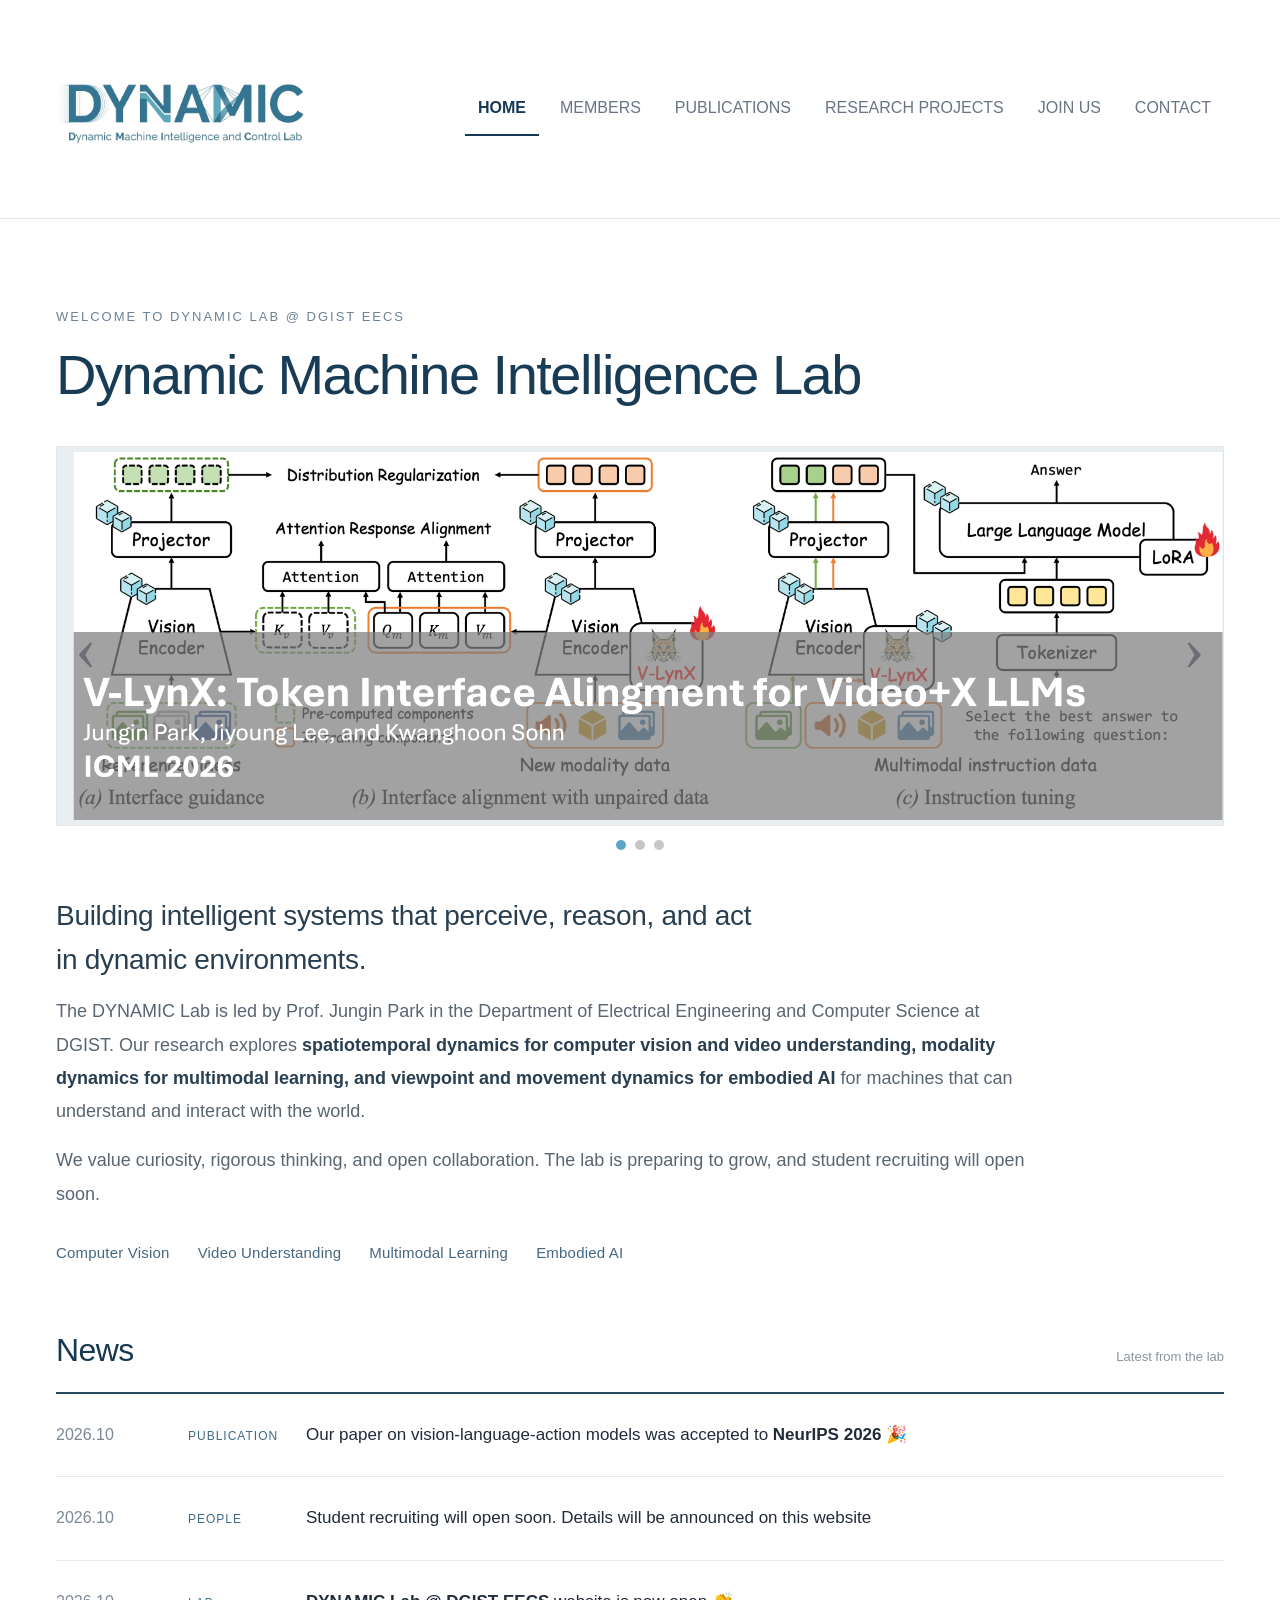
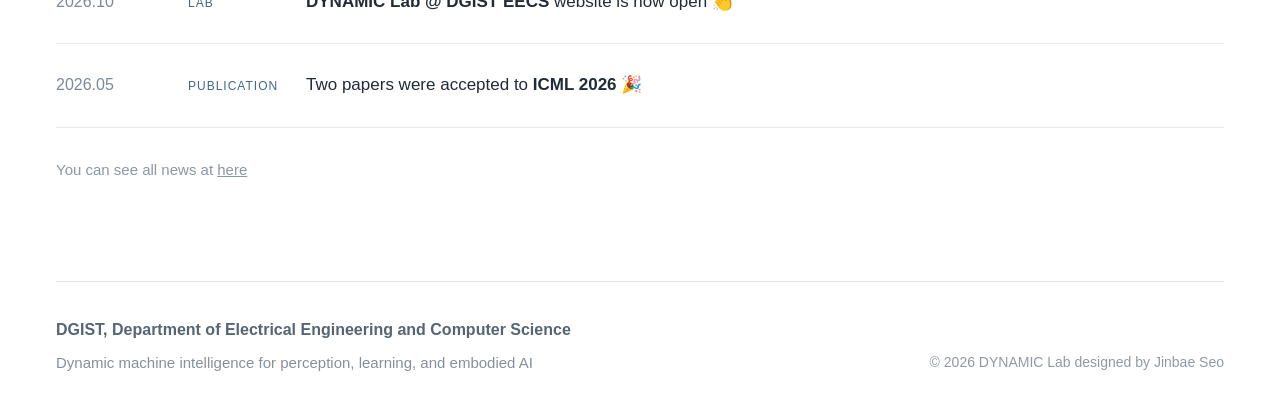
==== commit fe05026a: "Update lab name and research wording" ====
--- a/index.html
+++ b/index.html
@@ -2,13 +2,13 @@
 <head>
 <meta charset="utf-8">
 <meta name="viewport" content="width=device-width,initial-scale=1"><title>Home | DYNAMIC Lab</title>
-<meta name="description" content="DYNAMIC Lab at DGIST — dynamic machine intelligence, control, computer vision, and multimodal learning.">
+<meta name="description" content="DYNAMIC Lab at DGIST — dynamic machine intelligence, computer vision, multimodal learning, and embodied AI.">
 <link rel="stylesheet" href="style.css?v=20261005-profile-links">
-<link rel="icon" type="image/svg+xml" href="data:image/svg+xml,%3Csvg xmlns='http://www.w3.org/2000/svg' viewBox='0 0 32 32'%3E%3Crect width='32' height='32' rx='4' fill='%23163957'/%3E%3Cpath d='M8 7v18h16v-4H12V7z' fill='white'/%3E%3C/svg%3E"></head>
+<link rel="icon" type="image/svg+xml" href="favicon.svg?v=20261005-d"></head>
 
 <body><a class="skip" href="#main">Skip to content</a>
-<header class="site-header"><a class="brand" href="index.html" aria-label="DYNAmic Machine Intelligence and Contol Laboratory home">
-<img class="brand-logo" src="logo.png" alt="DYNAmic Machine Intelligence and Contol Laboratory logo"></a>
+<header class="site-header"><a class="brand" href="index.html" aria-label="Dynamic Machine Intelligence Lab home">
+<img class="brand-logo" src="logo.png" alt="Dynamic Machine Intelligence Lab logo"></a>
 <button class="menu" aria-expanded="false" aria-controls="navigation">MENU</button>
 
 <nav id="navigation" aria-label="Main navigation"><a href="index.html" class="active" aria-current="page">HOME</a><a href="members.html">MEMBERS</a><a href="publications.html">PUBLICATIONS</a><a href="research.html">RESEARCH PROJECTS</a><a href="join.html">JOIN US</a><a href="contact.html">CONTACT</a></nav>
@@ -19,7 +19,7 @@
 
 <p class="eyebrow">Welcome to DYNAMIC lab @ DGIST EECS</p>
 
-<h1>Dynamic Machine Intelligence and <br> Control Laboratory</h1>
+<h1>Dynamic Machine Intelligence Lab</h1>
 
 <figure class="hero">
 <div class="hero-carousel" aria-label="DYNAMIC Lab overview slides">
@@ -36,7 +36,7 @@
 <button type="button" aria-label="Show slide 3"></button>
 </div>
 </div>
-<!-- <figcaption><span>Dynamic intelligence, perception, and control for real-world systems.</span></figcaption> -->
+<!-- <figcaption><span>Dynamic intelligence, perception, and embodied AI for real-world systems.</span></figcaption> -->
 </figure>
 
 <section class="intro">
@@ -76,7 +76,7 @@
 
 <footer class="footer">
 <div class="footer-affiliation"><b>DGIST, Department of Electrical Engineering and Computer Science</b>
-<p>Dynamic intelligence for perception, learning, and control</p>
+<p>Dynamic machine intelligence for perception, learning, and embodied AI</p>
 </div>
 <span>© 2026 DYNAMIC Lab designed by Jinbae Seo</span></footer>
 
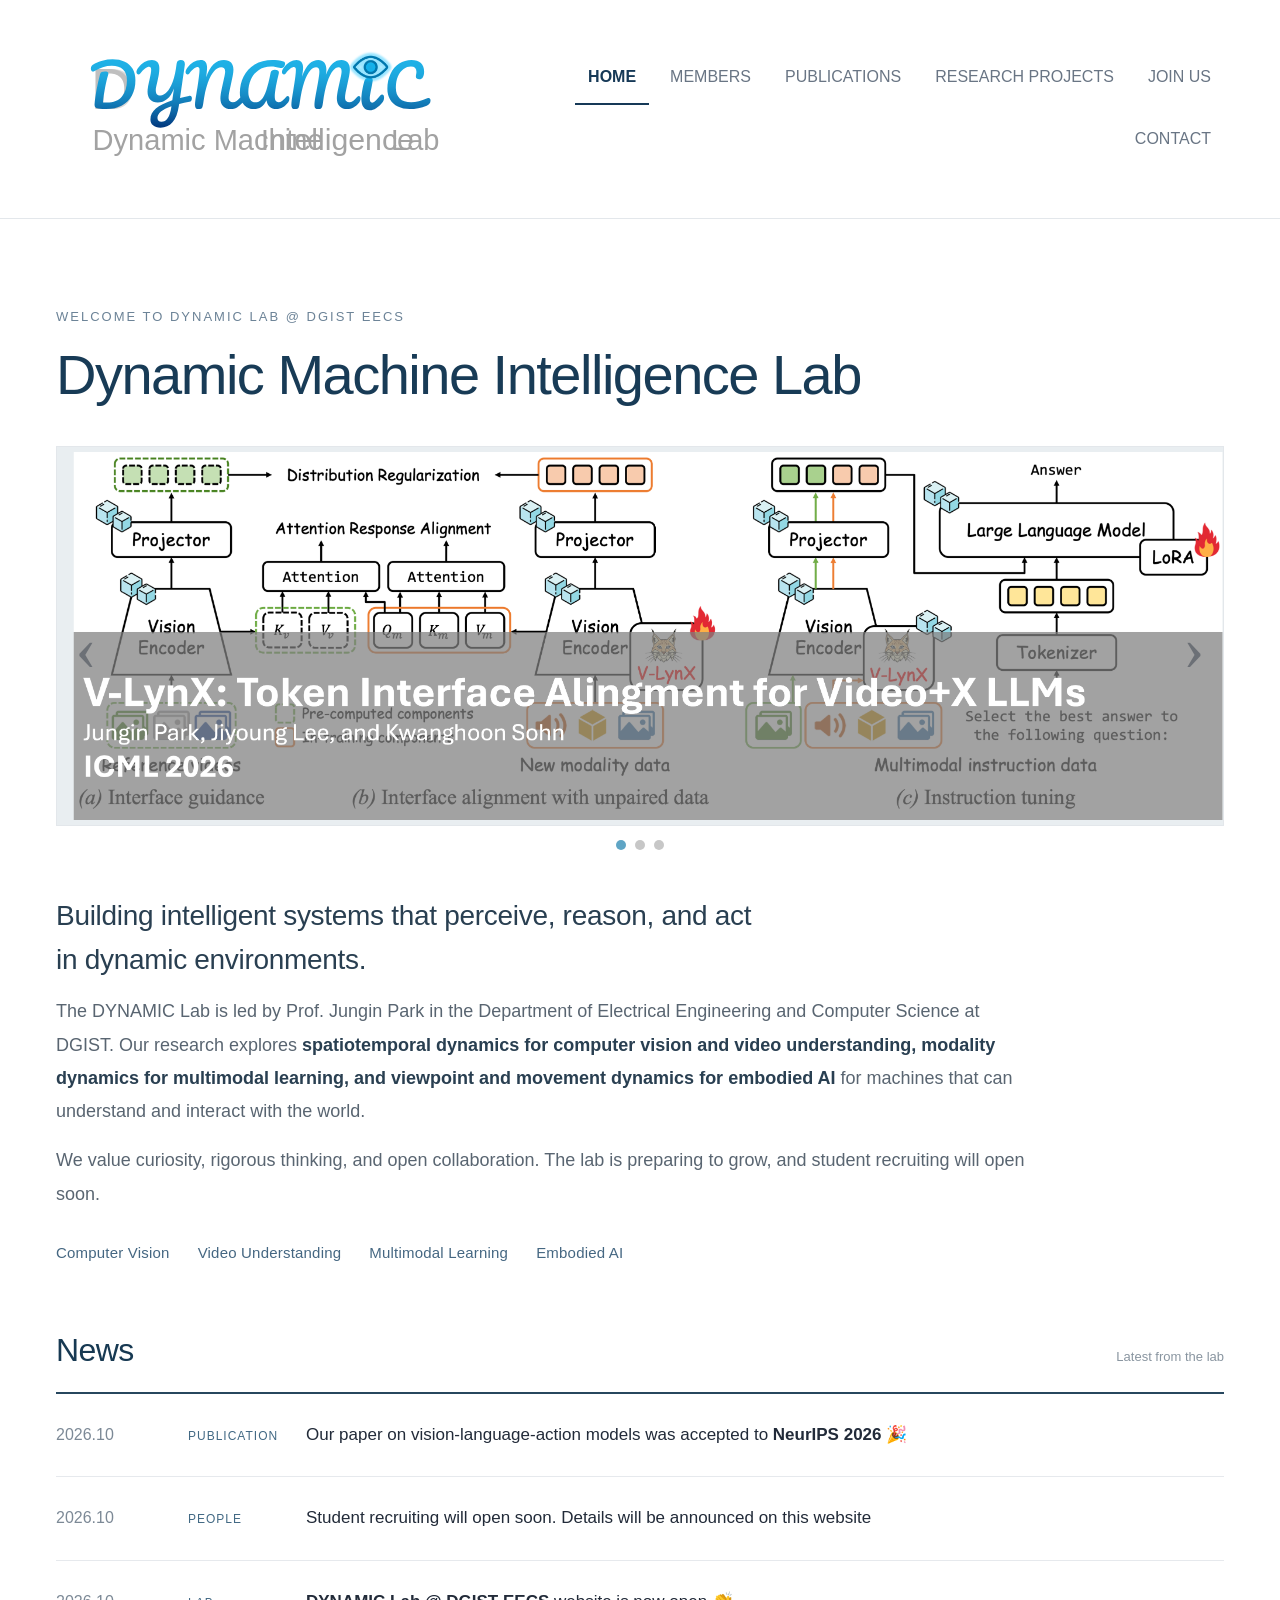
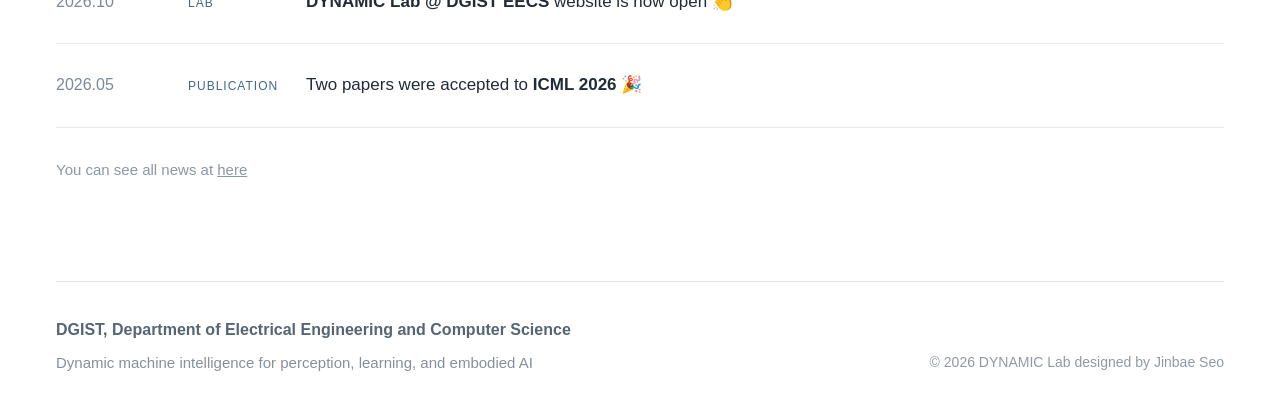
==== commit 5877d1ab: "Update lab logo asset" ====
--- a/index.html
+++ b/index.html
@@ -8,7 +8,7 @@
 
 <body><a class="skip" href="#main">Skip to content</a>
 <header class="site-header"><a class="brand" href="index.html" aria-label="Dynamic Machine Intelligence Lab home">
-<img class="brand-logo" src="logo.png" alt="Dynamic Machine Intelligence Lab logo"></a>
+<img class="brand-logo" src="logo.svg" alt="Dynamic Machine Intelligence Lab logo"></a>
 <button class="menu" aria-expanded="false" aria-controls="navigation">MENU</button>
 
 <nav id="navigation" aria-label="Main navigation"><a href="index.html" class="active" aria-current="page">HOME</a><a href="members.html">MEMBERS</a><a href="publications.html">PUBLICATIONS</a><a href="research.html">RESEARCH PROJECTS</a><a href="join.html">JOIN US</a><a href="contact.html">CONTACT</a></nav>
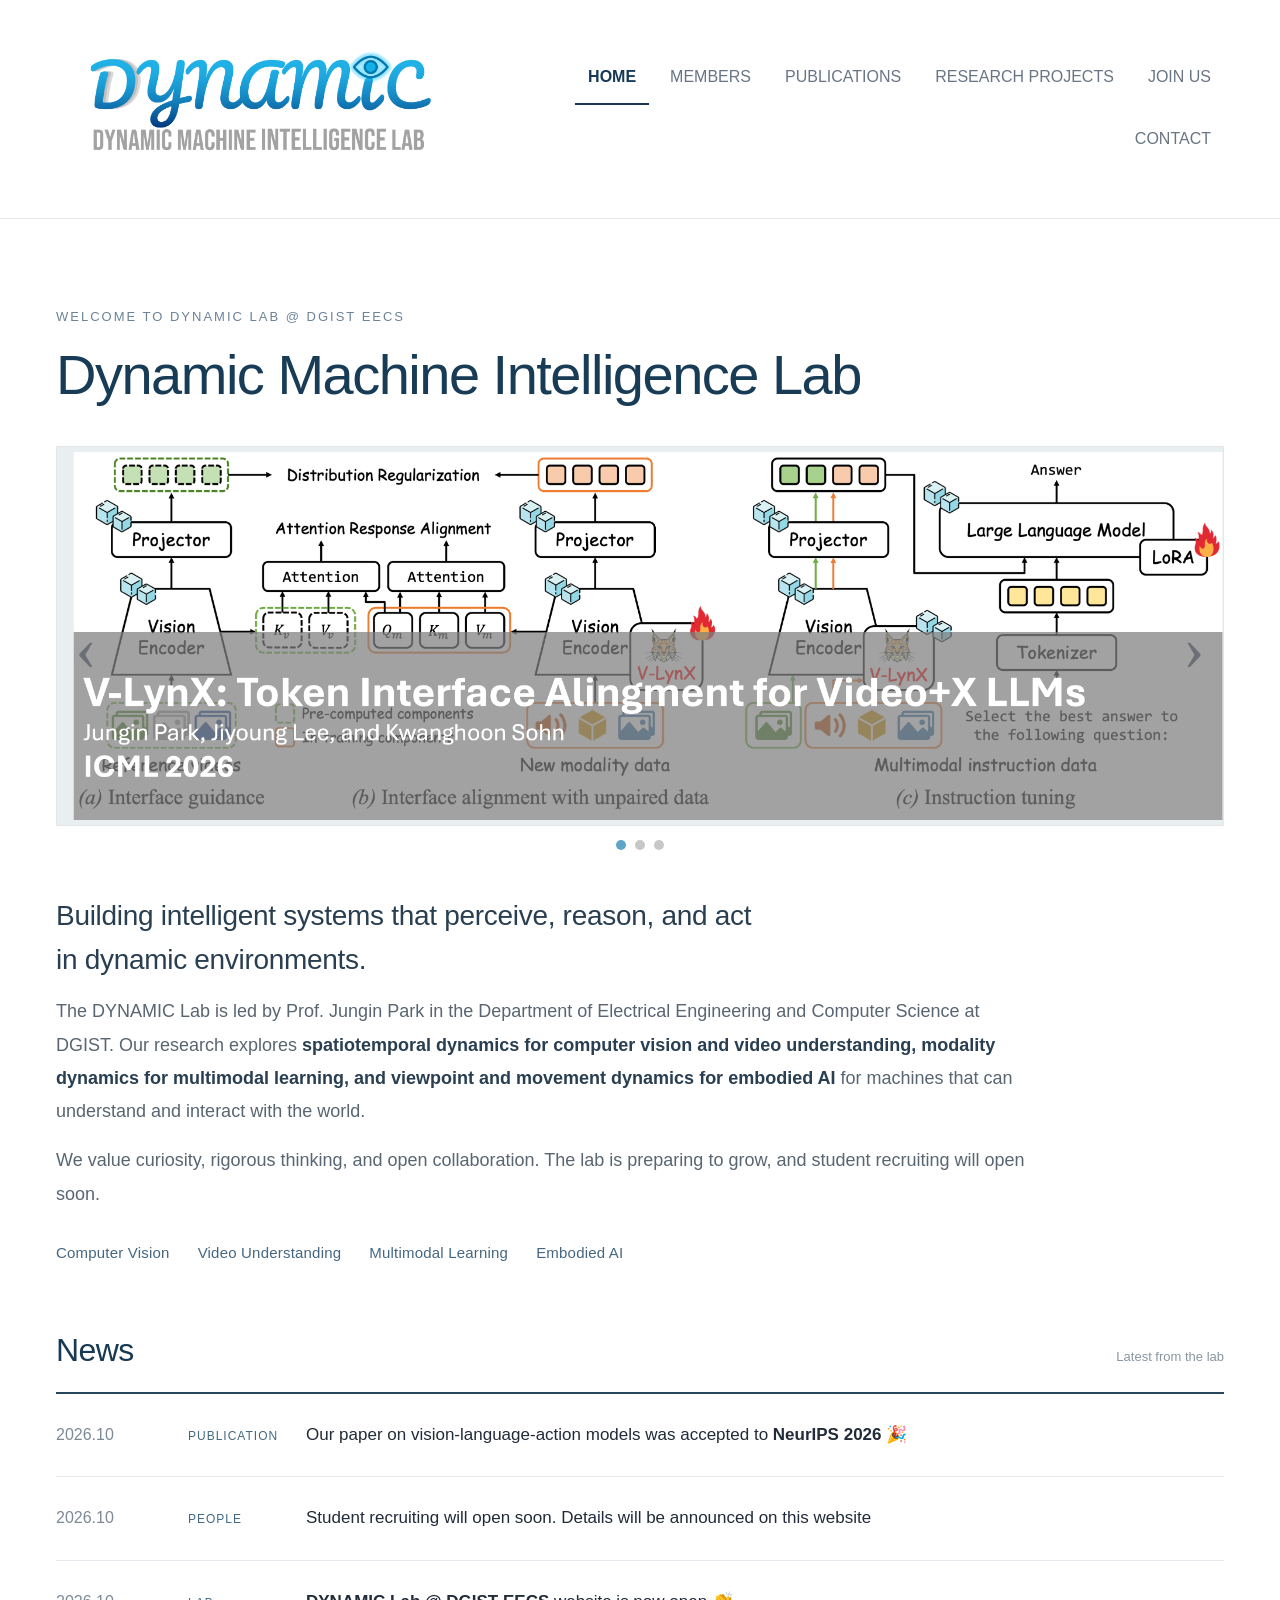
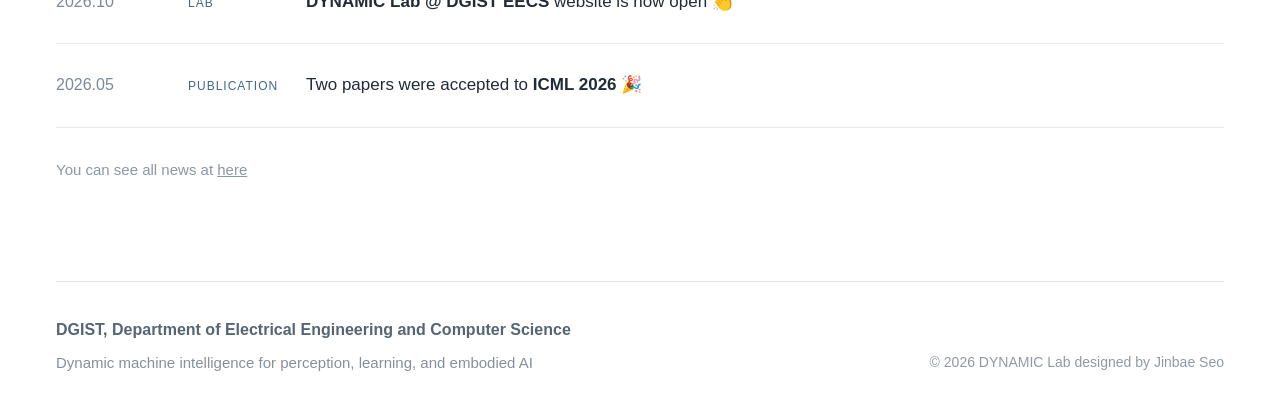
==== commit 0bca6fb5: "Use PNG logo in header" ====
--- a/index.html
+++ b/index.html
@@ -8,7 +8,7 @@
 
 <body><a class="skip" href="#main">Skip to content</a>
 <header class="site-header"><a class="brand" href="index.html" aria-label="Dynamic Machine Intelligence Lab home">
-<img class="brand-logo" src="logo.svg" alt="Dynamic Machine Intelligence Lab logo"></a>
+<img class="brand-logo" src="logo.png" alt="Dynamic Machine Intelligence Lab logo"></a>
 <button class="menu" aria-expanded="false" aria-controls="navigation">MENU</button>
 
 <nav id="navigation" aria-label="Main navigation"><a href="index.html" class="active" aria-current="page">HOME</a><a href="members.html">MEMBERS</a><a href="publications.html">PUBLICATIONS</a><a href="research.html">RESEARCH PROJECTS</a><a href="join.html">JOIN US</a><a href="contact.html">CONTACT</a></nav>
--- a/style.css
+++ b/style.css
@@ -536,25 +536,31 @@
     line-height:1.75;
   }
   .site-header {
-    display:block;
-    padding:26px 24px;
+    display:flex;
+    align-items:center;
+    justify-content:space-between;
+    flex-wrap:wrap;
+    gap:18px;
+    padding:24px;
   }
   .brand {
-    width:max-content;
-    max-width:calc(100% - 96px);
+    flex:1 1 auto;
+    min-width:0;
+    max-width:calc(100% - 92px);
   }
   .brand-logo {
-    height:76px;
-    max-width:100%;
+    width:100%;
+    height:auto;
+    max-height:72px;
+    object-position:left center;
   }
   .mark {
     height:27px;
   }
   button.menu {
     display:block;
-    position:absolute;
-    right:24px;
-    top:34px;
+    position:static;
+    flex:0 0 auto;
     border:1px solid #cbd5dd;
     background:transparent;
     color:#294e69;
@@ -563,6 +569,7 @@
   }
   nav {
     display:none;
+    flex:0 0 100%;
     margin-top:22px;
     align-items:stretch;
     gap:3px;
@@ -648,3 +655,19 @@
     height:192px;
   }
 }
+@media(max-width:360px) {
+  .site-header {
+    gap:14px;
+    padding:22px 18px;
+  }
+  .brand {
+    max-width:calc(100% - 82px);
+  }
+  .brand-logo {
+    max-height:58px;
+  }
+  button.menu {
+    padding:7px 10px;
+    font-size:13px;
+  }
+}
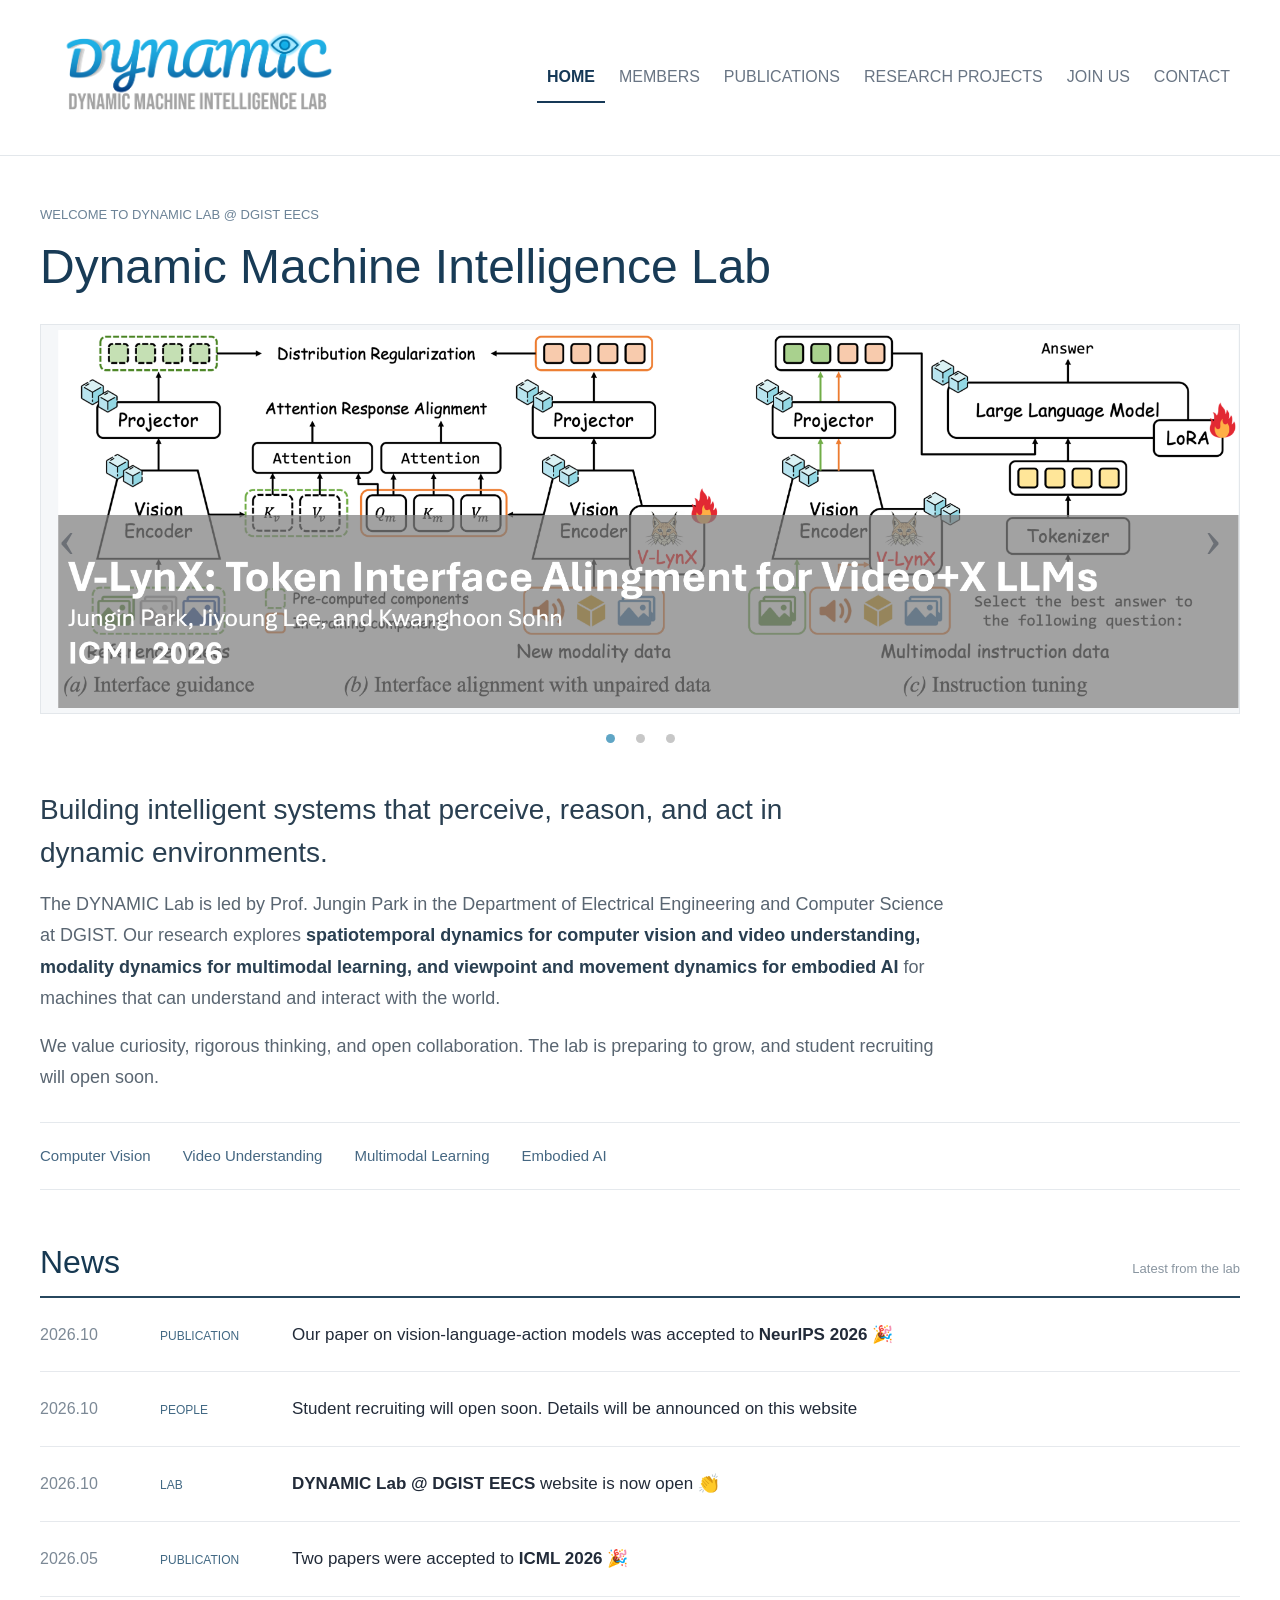
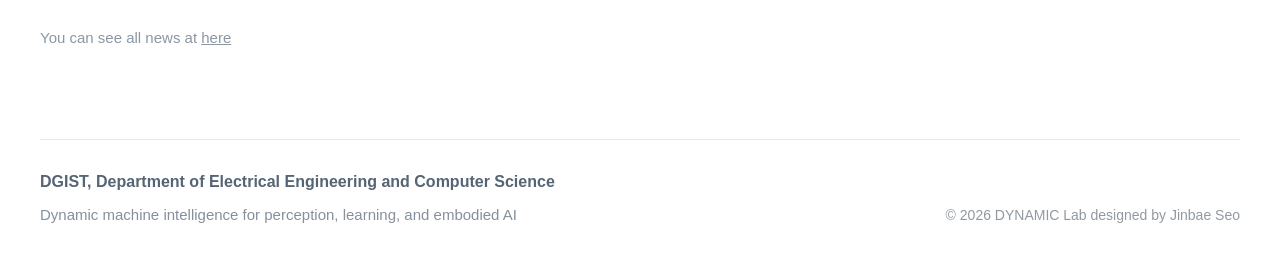
==== commit 593fb13d: "Refine site proportions and responsive spacing" ====
--- a/index.html
+++ b/index.html
@@ -3,7 +3,7 @@
 <meta charset="utf-8">
 <meta name="viewport" content="width=device-width,initial-scale=1"><title>Home | DYNAMIC Lab</title>
 <meta name="description" content="DYNAMIC Lab at DGIST — dynamic machine intelligence, computer vision, multimodal learning, and embodied AI.">
-<link rel="stylesheet" href="style.css?v=20261005-profile-links">
+<link rel="stylesheet" href="style.css?v=20261007-layout">
 <link rel="icon" type="image/svg+xml" href="favicon.svg?v=20261005-d"></head>
 
 <body><a class="skip" href="#main">Skip to content</a>
@@ -40,7 +40,7 @@
 </figure>
 
 <section class="intro">
-<p class="lead">Building intelligent systems that perceive, reason, and act <br> in dynamic environments.</p>
+<p class="lead">Building intelligent systems that perceive, reason, and act in dynamic environments.</p>
 
 <p>The DYNAMIC Lab is led by Prof. Jungin Park in the Department of Electrical Engineering and Computer Science at DGIST. Our research explores <strong>spatiotemporal dynamics for computer vision and video understanding, modality dynamics for multimodal learning, and viewpoint and movement dynamics for embodied AI</strong> for machines that can understand and interact with the world.</p>
 
--- a/style.css
+++ b/style.css
@@ -1,5 +1,10 @@
 * {
   box-sizing:border-box;
+}
+:root {
+  --site-width:1440px;
+  --page-gutter:56px;
+  --reading-width:920px;
 }
 html {
   scroll-behavior:smooth;
@@ -13,7 +18,8 @@
   color:#222b39;
   font-family:Arial,"Noto Sans KR",sans-serif;
   font-size:18px;
-  line-height:1.8;
+  line-height:1.75;
+  letter-spacing:0;
 }
 a {
   color:inherit;
@@ -39,9 +45,9 @@
   justify-content:space-between;
   gap:32px;
   width:100%;
-  max-width:1320px;
+  max-width:var(--site-width);
   margin:0 auto;
-  padding:40px 56px;
+  padding:24px var(--page-gutter);
   border-bottom:1px solid #e3e7eb;
   background:#fff;
 }
@@ -54,15 +60,14 @@
 }
 .brand-logo {
   display:block;
-  width:auto;
-  height:138px;
-  max-width:760px;
+  width:360px;
+  height:auto;
+  aspect-ratio:5431 / 1943;
   object-fit:contain;
 }
 .brand small {
   display:block;
   font-size:10px;
-  letter-spacing:1.6px;
   font-weight:500;
   color:#798491;
   margin-top:10px;
@@ -90,14 +95,13 @@
   display:flex;
   align-items:center;
   justify-content:flex-end;
-  flex-wrap:wrap;
-  gap:8px;
+  gap:4px;
   margin:0;
 }
 nav a {
   text-decoration:none;
   color:#697584;
-  padding:14px 13px;
+  padding:12px 10px;
   border-bottom:2px solid transparent;
   font-size:16px;
   line-height:1.5;
@@ -116,9 +120,12 @@
 .main {
   flex:1;
   width:100%;
-  max-width:1320px;
+  max-width:var(--site-width);
   margin:0 auto;
-  padding:42px 56px 0;
+  padding:48px var(--page-gutter) 0;
+}
+.main > section + section {
+  margin-top:56px;
 }
 .topline {
   display:flex;
@@ -127,7 +134,6 @@
   padding-bottom:19px;
   border-bottom:1px solid #e5e9ed;
   font-size:13px;
-  letter-spacing:1.8px;
   color:#89929d;
 }
 .topline span:last-child {
@@ -137,36 +143,38 @@
 .eyebrow {
   color:#6c8397;
   font-size:13px;
-  letter-spacing:2px;
   text-transform:uppercase;
-  margin:44px 0 14px;
+  margin:0 0 12px;
 }
 h1 {
   font-weight:500;
-  font-size:56px;
+  font-size:52px;
   line-height:1.18;
-  letter-spacing:-1.5px;
-  margin:0 0 38px;
+  margin:0 0 28px;
   color:#183b56;
 }
 h2 {
   font-size:32px;
   font-weight:500;
-  letter-spacing:-.6px;
+  line-height:1.3;
   margin:0 0 20px;
   color:#173952;
 }
 h3 {
   font-size:22px;
   font-weight:600;
+  line-height:1.45;
   color:#213e54;
   margin:0 0 8px;
 }
 p {
   margin:0 0 16px;
 }
+h1,h2,h3,p {
+  overflow-wrap:anywhere;
+}
 .hero {
-  margin:0 0 44px;
+  margin:0 0 36px;
 }
 .hero-carousel {
   position:relative;
@@ -176,7 +184,7 @@
   overflow:hidden;
   aspect-ratio:3987 / 1297;
   border:1px solid #e3e7eb;
-  background:#e9eef1;
+  background:#f5f7f9;
 }
 .hero-track img {
   display:block;
@@ -219,19 +227,27 @@
   position:relative;
   z-index:2;
   justify-content:center;
-  gap:9px;
-  margin-top:14px;
+  gap:2px;
+  margin-top:10px;
 }
 .carousel-dots button {
-  width:10px;
-  height:10px;
+  display:grid;
+  place-items:center;
+  width:28px;
+  height:28px;
   padding:0;
   border:0;
+  background:transparent;
+  cursor:pointer;
+}
+.carousel-dots button::before {
+  content:"";
+  width:9px;
+  height:9px;
   border-radius:50%;
   background:#c7c7c7;
-  cursor:pointer;
-}
-.carousel-dots button.active {
+}
+.carousel-dots button.active::before {
   background:#5fa5c5;
 }
 .hero figcaption {
@@ -243,34 +259,38 @@
   padding-top:8px;
 }
 .intro {
-  max-width:980px;
+  max-width:var(--reading-width);
   color:#596571;
-  line-height:1.85;
+  line-height:1.75;
 }
 .intro strong {
   color:#293f51;
   font-weight:600;
 }
 .intro .lead {
+  max-width:800px;
   font-size:28px;
   line-height:1.55;
   color:#293f51;
-  letter-spacing:-.3px;
   margin-bottom:14px;
 }
 .topicline {
   display:flex;
-  gap:28px;
+  gap:12px 32px;
   flex-wrap:wrap;
   color:#456782;
   font-size:15px;
-  letter-spacing:.2px;
-  margin:28px 0 56px;
+  margin:28px 0 52px;
+  padding:20px 0;
+  border-top:1px solid #e5e9ed;
+  border-bottom:1px solid #e5e9ed;
 }
 .section-head {
   display:flex;
   align-items:baseline;
   justify-content:space-between;
+  flex-wrap:wrap;
+  gap:8px 24px;
   border-bottom:2px solid #27475e;
 }
 .section-head h2 {
@@ -282,9 +302,9 @@
 }
 .newsrow {
   display:grid;
-  grid-template-columns:108px 94px 1fr;
+  grid-template-columns:96px 108px minmax(0,1fr);
   gap:24px;
-  padding:26px 0;
+  padding:22px 0;
   border-bottom:1px solid #e6e9ed;
   align-items:baseline;
   font-size:17px;
@@ -296,24 +316,26 @@
 }
 .tag {
   font-size:12px;
-  letter-spacing:1px;
   color:#426984;
 }
 .newsrow p {
   margin:0;
 }
 .footer {
-  width:calc(100% - 112px);
-  max-width:1208px;
+  width:calc(100% - 2 * var(--page-gutter));
+  max-width:calc(var(--site-width) - 2 * var(--page-gutter));
   border-top:1px solid #e5e9ed;
   display:flex;
   align-items:flex-end;
   justify-content:space-between;
-  gap:24px;
-  margin:82px auto 0;
-  padding:34px 0 38px;
+  gap:24px 48px;
+  margin:72px auto 0;
+  padding:28px 0 32px;
   font-size:14px;
   color:#9099a2;
+}
+.footer > span {
+  flex-shrink:0;
 }
 .footer-affiliation {
   font-size:15px;
@@ -331,19 +353,23 @@
   margin:0;
 }
 .description {
-  max-width:880px;
+  max-width:var(--reading-width);
   color:#667482;
-  margin-bottom:48px;
+  margin-bottom:40px;
 }
 .group {
-  margin-top:52px;
+  margin-top:56px;
 }
 .person {
   display:flex;
   align-items:center;
-  gap:40px;
-  padding:34px 0;
+  gap:44px;
+  padding:32px 0;
   border-bottom:1px solid #e6e9ed;
+}
+.person > div:last-child {
+  min-width:0;
+  max-width:720px;
 }
 .portrait {
   width:220px;
@@ -370,13 +396,13 @@
 .profile-links {
   display:flex;
   flex-wrap:wrap;
-  gap:8px;
-  margin-top:12px;
+  gap:10px;
+  margin-top:18px;
 }
 .profile-links a {
   display:inline-flex;
   align-items:center;
-  min-height:34px;
+  min-height:38px;
   padding:0 14px;
   border:1px solid #8da7ba;
   border-radius:999px;
@@ -395,18 +421,17 @@
 }
 .grid {
   display:grid;
-  grid-template-columns:1fr 1fr;
-  gap:40px;
+  grid-template-columns:repeat(2,minmax(0,1fr));
+  gap:36px 56px;
 }
 .project {
   border-top:2px solid #35566f;
-  padding:30px 0 26px;
+  padding:28px 0 20px;
 }
 .number {
   color:#8d9ba6;
   font-size:13px;
-  letter-spacing:2px;
-  margin-bottom:20px;
+  margin-bottom:16px;
 }
 .project p {
   color:#6c7985;
@@ -416,8 +441,11 @@
   font-size:15px;
 }
 .publication {
-  padding:32px 0;
+  padding:28px 0;
   border-bottom:1px solid #e1e6eb;
+}
+.publication h3,.publication p {
+  max-width:1120px;
 }
 .pub-index {
   color:#4e7089;
@@ -438,9 +466,9 @@
 }
 .contact-grid {
   display:grid;
-  grid-template-columns:1fr 1fr;
-  gap:64px;
-  margin-top:56px;
+  grid-template-columns:repeat(2,minmax(0,1fr));
+  gap:56px;
+  margin-top:40px;
 }
 .contact-item {
   border-top:1px solid #dce3e8;
@@ -449,7 +477,6 @@
 .contact-item h3 {
   font-size:14px;
   text-transform:uppercase;
-  letter-spacing:1.4px;
   color:#7b8b98;
 }
 .contact-item p {
@@ -460,10 +487,10 @@
   gap:0;
 }
 .join-main .contact-item p {
-  max-width:880px;
+  max-width:var(--reading-width);
 }
 .map-section {
-  margin-top:32px;
+  margin-top:44px;
   border-top:1px solid #dce3e8;
   padding-top:28px;
 }
@@ -489,30 +516,15 @@
 button.menu {
   display:none;
 }
-@media(max-width:1000px) {
+@media(max-width:1280px) {
+  :root {
+    --page-gutter:40px;
+  }
   .site-header {
-    gap:18px;
-    padding:32px 30px;
-  }
-  .brand {
-    max-width:430px;
+    gap:24px;
   }
   .brand-logo {
-    height:92px;
-    max-width:430px;
-  }
-  nav {
-    gap:0;
-  }
-  nav a {
-    padding:11px 8px;
-    font-size:15px;
-  }
-  .main {
-    padding:34px 30px 0;
-  }
-  .footer {
-    width:calc(100% - 60px);
+    width:300px;
   }
   .carousel-control {
     width:38px;
@@ -520,57 +532,48 @@
     font-size:54px;
   }
   h1 {
-    font-size:44px;
-  }
-  .intro .lead {
-    font-size:24px;
-  }
-  .portrait {
-    width:180px;
-    height:232px;
-  }
-}
-@media(max-width:760px) {
-  body {
-    font-size:16px;
-    line-height:1.75;
+    font-size:48px;
+  }
+}
+@media(max-width:1120px) {
+  :root {
+    --page-gutter:32px;
   }
   .site-header {
-    display:flex;
-    align-items:center;
-    justify-content:space-between;
     flex-wrap:wrap;
-    gap:18px;
-    padding:24px;
+    gap:16px;
+    padding-top:20px;
+    padding-bottom:20px;
   }
   .brand {
-    flex:1 1 auto;
+    flex:0 1 320px;
     min-width:0;
-    max-width:calc(100% - 92px);
+    max-width:calc(100% - 80px);
   }
   .brand-logo {
     width:100%;
-    height:auto;
-    max-height:72px;
     object-position:left center;
-  }
-  .mark {
-    height:27px;
   }
   button.menu {
     display:block;
     position:static;
     flex:0 0 auto;
+    min-width:64px;
+    min-height:44px;
     border:1px solid #cbd5dd;
+    border-radius:4px;
     background:transparent;
     color:#294e69;
-    padding:8px 13px;
-    font-size:14px;
+    padding:8px 10px;
+    font-size:13px;
+    cursor:pointer;
   }
   nav {
     display:none;
     flex:0 0 100%;
-    margin-top:22px;
+    margin-top:0;
+    padding-top:16px;
+    border-top:1px solid #e5e9ed;
     align-items:stretch;
     gap:3px;
   }
@@ -585,10 +588,33 @@
   }
   nav a.active {
     background:#eaf0f5;
+    border-left-color:#163957;
+  }
+  .footer {
+    flex-direction:column;
+    align-items:flex-start;
+    gap:20px;
+  }
+}
+@media(max-width:760px) {
+  :root {
+    --page-gutter:20px;
+  }
+  body {
+    font-size:16px;
+  }
+  .site-header {
+    padding-top:16px;
+    padding-bottom:16px;
+  }
+  .brand {
+    flex-basis:280px;
   }
   .main {
-    margin:0;
-    padding:30px 24px 0;
+    padding-top:32px;
+  }
+  .main > section + section {
+    margin-top:40px;
   }
   .topline {
     font-size:10px;
@@ -597,10 +623,21 @@
     display:none;
   }
   .eyebrow {
-    margin-top:26px;
+    font-size:12px;
+    margin-bottom:12px;
   }
   h1 {
-    font-size:36px;
+    font-size:34px;
+    line-height:1.2;
+    margin-bottom:24px;
+  }
+  h2 {
+    font-size:28px;
+  }
+  h3 {
+    font-size:21px;
+  }
+  .hero {
     margin-bottom:28px;
   }
   .carousel-control {
@@ -615,59 +652,90 @@
     right:8px;
   }
   .carousel-dots {
-    gap:8px;
-    margin-top:12px;
+    margin-top:8px;
   }
   .hero figcaption {
     font-size:10px;
   }
   .intro .lead {
-    font-size:21px;
+    font-size:22px;
+    line-height:1.5;
   }
   .topicline {
-    gap:10px 18px;
-    margin-bottom:34px;
+    gap:10px 24px;
+    margin:24px 0 36px;
+    padding:16px 0;
   }
   .newsrow {
-    grid-template-columns:76px 1fr;
-    gap:7px 15px;
+    grid-template-columns:80px minmax(0,1fr);
+    gap:8px 16px;
+    padding:20px 0;
+    font-size:16px;
   }
   .newsrow .tag {
     grid-column:2;
   }
   .newsrow p {
-    grid-column:2;
+    grid-column:1 / -1;
   }
   .grid,.contact-grid {
-    grid-template-columns:1fr;
-    gap:20px;
+    grid-template-columns:minmax(0,1fr);
+    gap:24px;
+  }
+  .description {
+    margin-bottom:32px;
+  }
+  .group {
+    margin-top:40px;
+  }
+  .person {
+    gap:28px;
+    padding:24px 0;
+  }
+  .profile-links {
+    gap:8px;
+  }
+  .profile-links a {
+    padding:0 10px;
+    font-size:13px;
+  }
+  .publication {
+    padding:24px 0;
+  }
+  .publication p {
+    font-size:16px;
+  }
+  .contact-grid {
+    gap:0;
+    margin-top:32px;
+  }
+  .contact-item {
+    padding:24px 0;
+  }
+  .map-section {
+    margin-top:32px;
+  }
+  .map-section iframe {
+    height:320px;
   }
   .footer {
-    width:calc(100% - 48px);
+    margin-top:48px;
+    padding-top:24px;
+    padding-bottom:24px;
+  }
+  .portrait {
+    width:180px;
+    height:230px;
+  }
+}
+@media(max-width:600px) {
+  .person {
     flex-direction:column;
     align-items:flex-start;
-    gap:22px;
-    margin-top:45px;
-    padding-bottom:24px;
-  }
-  .portrait {
-    width:150px;
-    height:192px;
-  }
-}
-@media(max-width:360px) {
-  .site-header {
-    gap:14px;
-    padding:22px 18px;
-  }
-  .brand {
-    max-width:calc(100% - 82px);
-  }
-  .brand-logo {
-    max-height:58px;
-  }
-  button.menu {
-    padding:7px 10px;
-    font-size:13px;
-  }
-}
+    gap:24px;
+  }
+  .footer > span {
+    align-self:stretch;
+    overflow-wrap:anywhere;
+  }
+}
